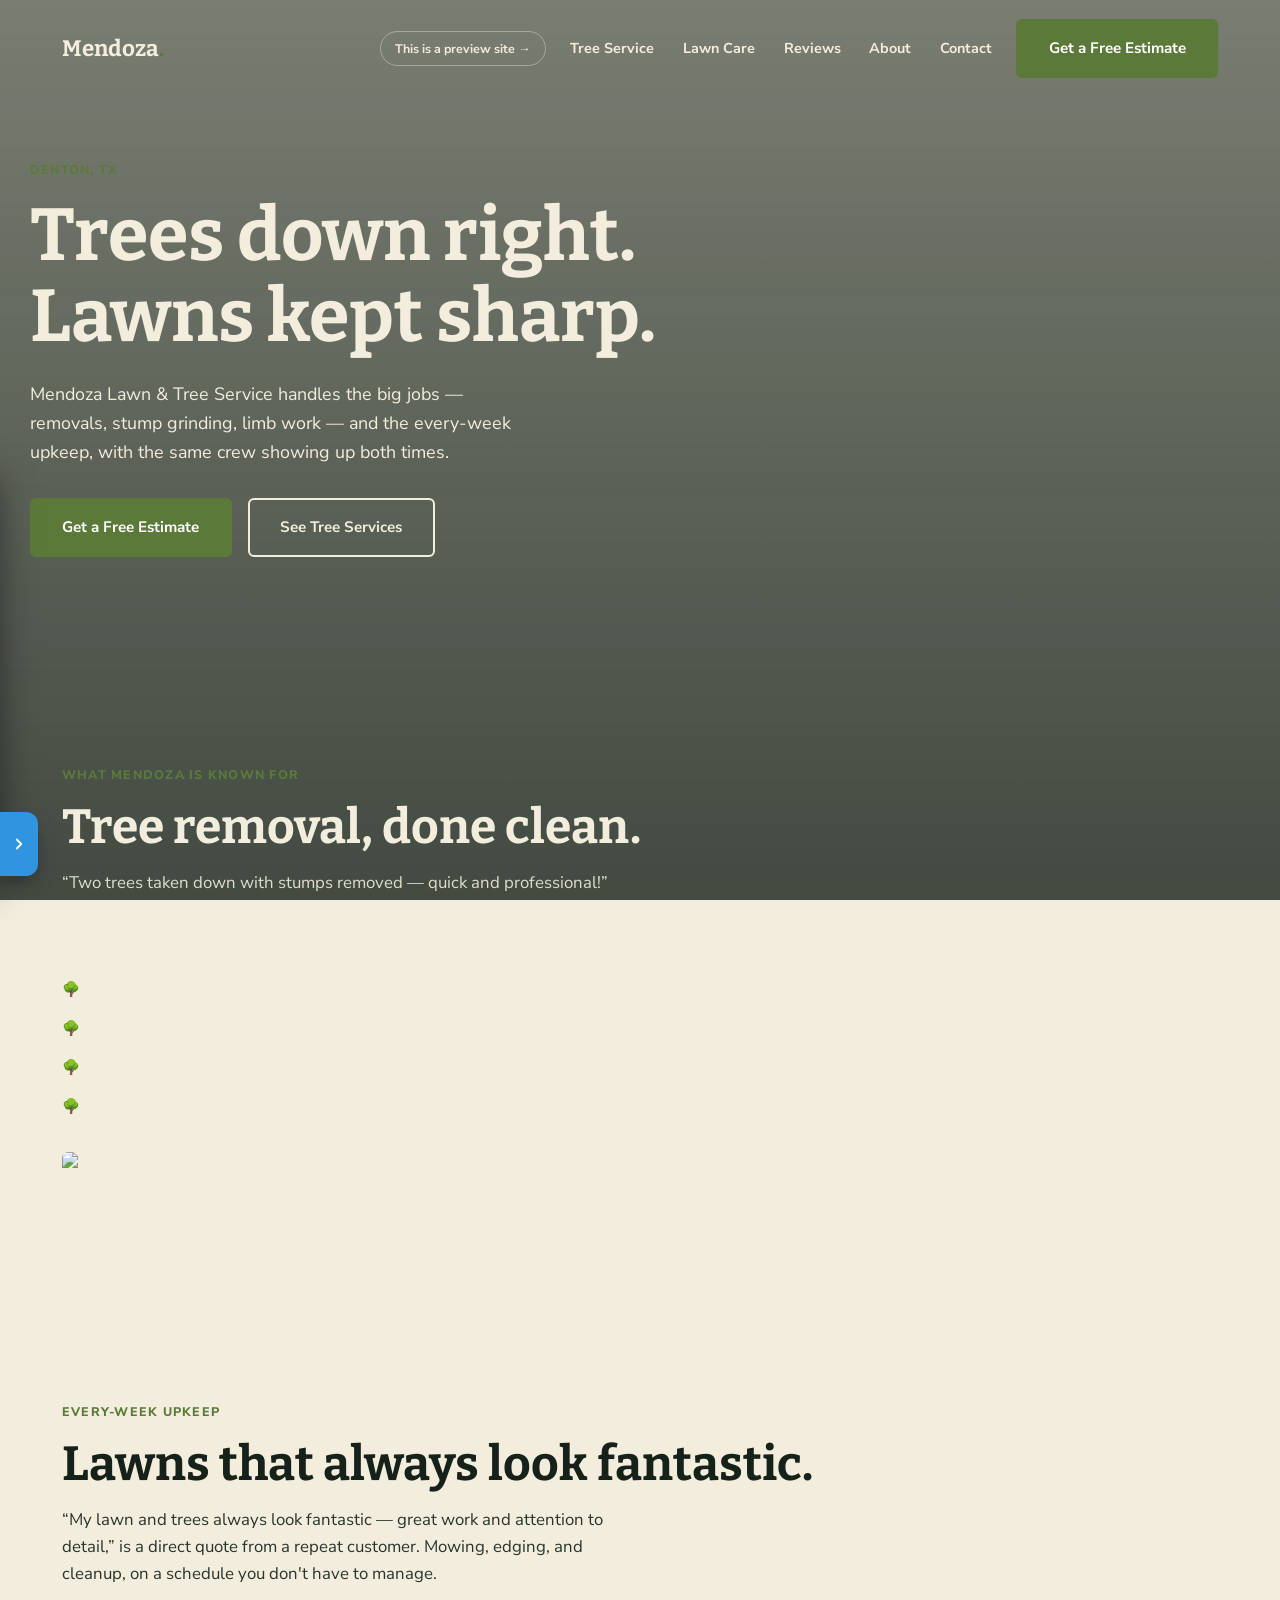
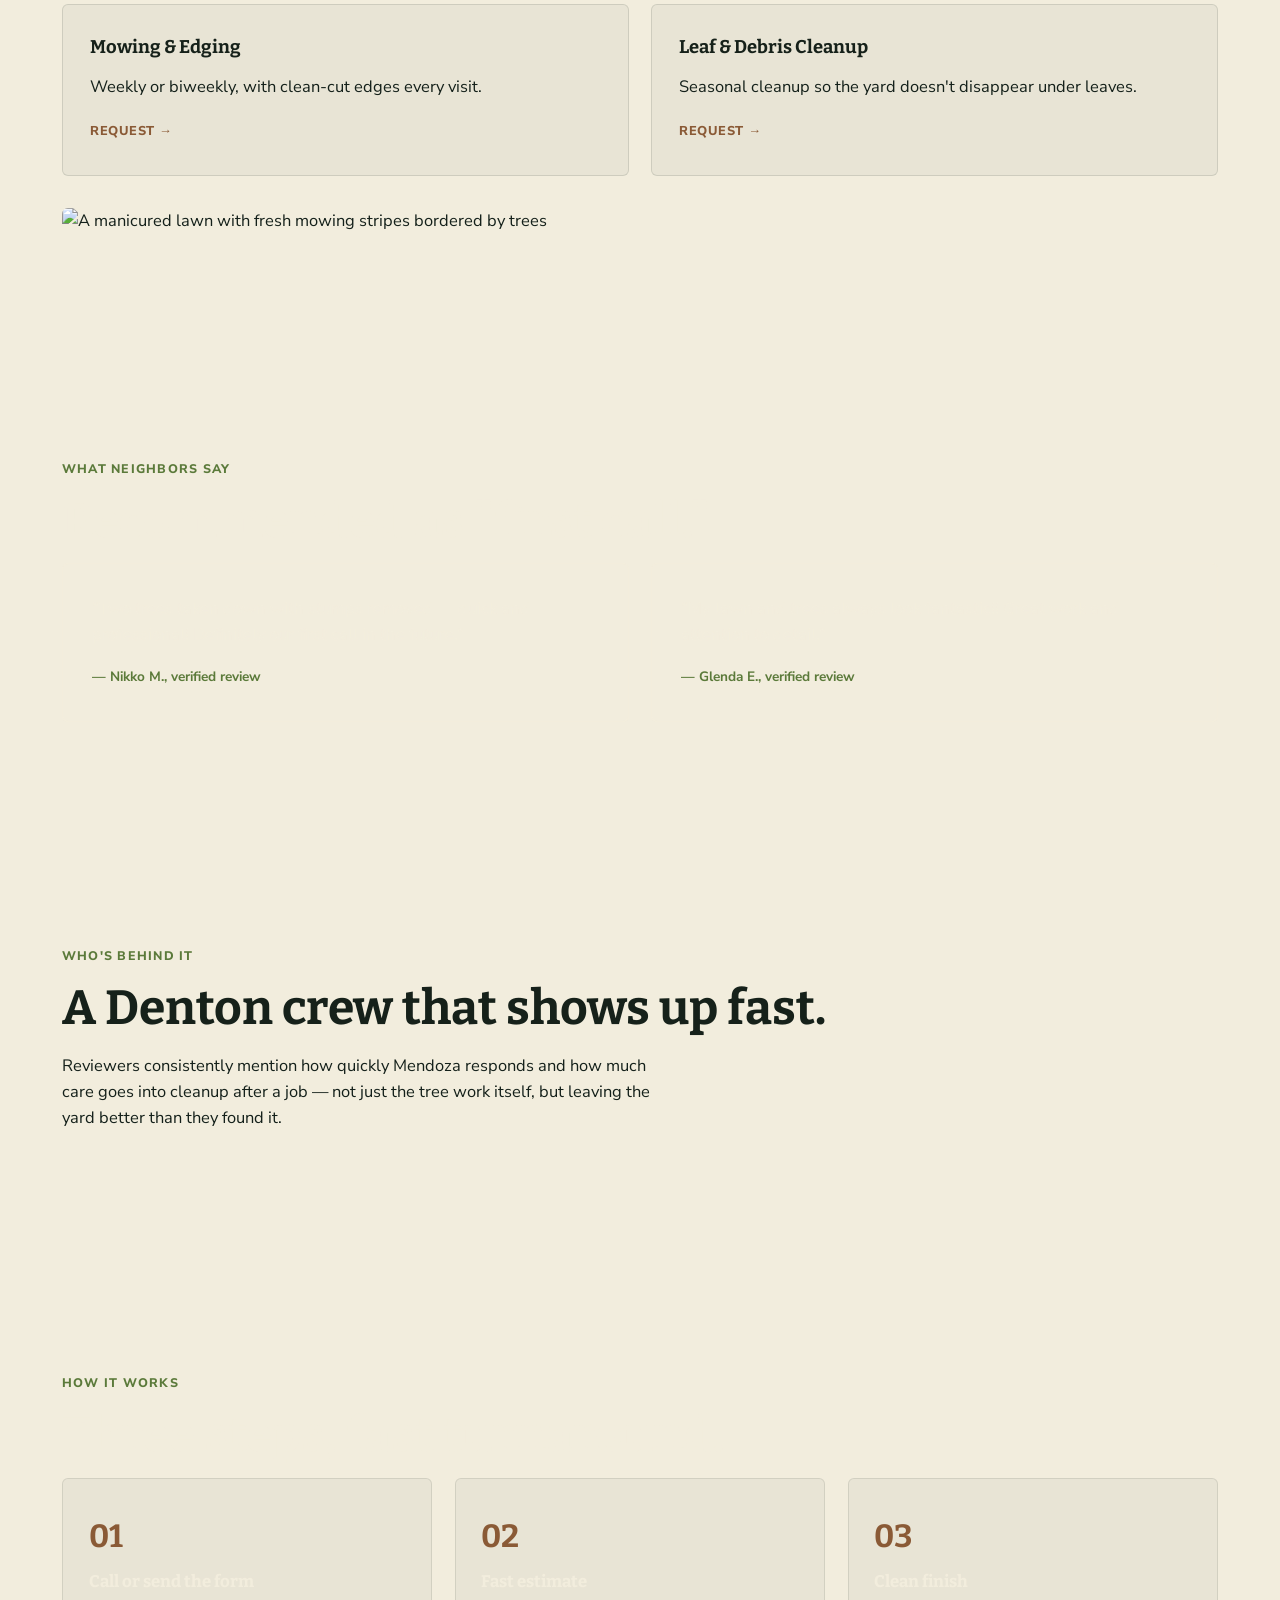
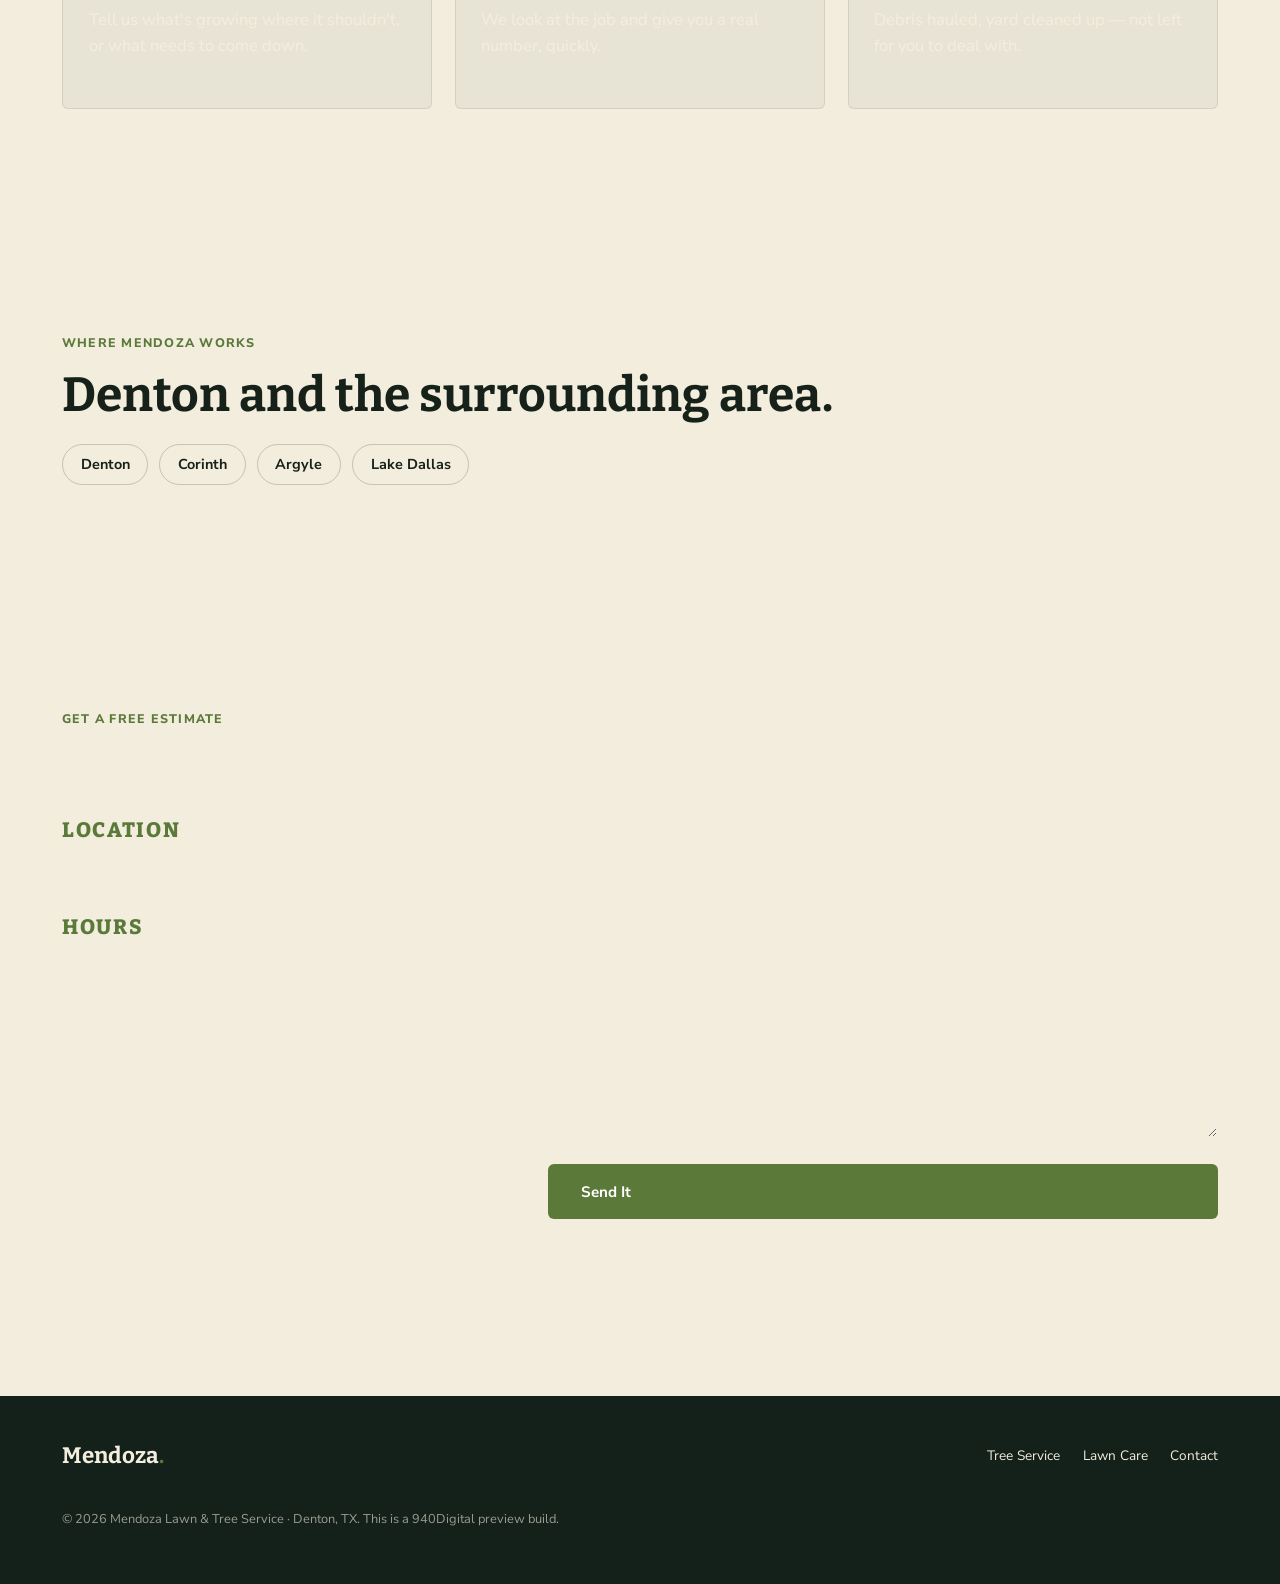
==== index.html @ 89b0d1ae "Initial demo build: Mendoza Lawn & Tree Service" ====
<!doctype html>
<html lang="en">
<head>
<meta charset="UTF-8">
<meta name="viewport" content="width=device-width, initial-scale=1">
<title>Mendoza Lawn &amp; Tree Service — Denton, TX</title>
<meta name="description" content="Mendoza Lawn & Tree Service — tree removal, stump grinding, and lawn maintenance in Denton, TX. Responsive, detail-focused crews.">
<link rel="preconnect" href="https://fonts.googleapis.com">
<link rel="preconnect" href="https://fonts.gstatic.com" crossorigin>
<link href="https://fonts.googleapis.com/css2?family=Bitter:wght@600;700&family=Nunito+Sans:wght@400;600;700;800&display=swap" rel="stylesheet">
<link rel="stylesheet" href="styles.css">
</head>
<body>

<div class="canopy-fixed" aria-hidden="true"></div>

<header class="site-header" id="siteHeader">
  <div class="wrap">
    <a href="#top" class="logo">Mendoza<span>.</span></a>
    <a href="buy.html" class="preview-flag">This is a preview site →</a>
    <nav class="main-nav" aria-label="Primary">
      <a href="#trees">Tree Service</a>
      <a href="#lawn">Lawn Care</a>
      <a href="#reviews">Reviews</a>
      <a href="#about">About</a>
      <a href="#contact">Contact</a>
    </nav>
    <div class="nav-cta">
      <a href="#contact" class="btn btn--primary">Get a Free Estimate</a>
      <button class="nav-toggle" id="navToggle" aria-expanded="false" aria-controls="mobileNav">Menu</button>
    </div>
  </div>
</header>

<div class="mobile-nav" id="mobileNav">
  <button class="mobile-nav__close" id="navClose" aria-label="Close menu">Close</button>
  <a href="#trees">Tree Service</a>
  <a href="#lawn">Lawn Care</a>
  <a href="#reviews">Reviews</a>
  <a href="#about">About</a>
  <a href="#contact">Contact</a>
</div>

<div class="parallax-scroll">

  <!-- HERO — transparent panel over the fixed canopy image -->
  <section class="hero wrap" id="hero">
    <span class="eyebrow">Denton, TX</span>
    <h1>Trees down right. Lawns kept sharp.</h1>
    <p class="hero__dek">Mendoza Lawn &amp; Tree Service handles the big jobs — removals, stump grinding, limb work — and the every-week upkeep, with the same crew showing up both times.</p>
    <div class="hero__actions">
      <a href="#contact" class="btn btn--primary">Get a Free Estimate</a>
      <a href="#trees" class="btn btn--ghost">See Tree Services</a>
    </div>
  </section>

  <!-- TREE SERVICES — lead specialty: the most specifically-praised, named work in reviews -->
  <section class="fixed-panel" id="trees" data-pole-label="Tree Service">
    <div class="wrap">
      <span class="eyebrow">What Mendoza Is Known For</span>
      <h2 class="section-title">Tree removal, done clean.</h2>
      <p class="section-dek" style="max-width:56ch;">&ldquo;Two trees taken down with stumps removed — quick and professional!&rdquo; is the kind of review this crew gets, because full removal (not just cutting) is the job, every time.</p>
      <ul class="spec-list">
        <li>Full tree removal</li>
        <li>Stump grinding &amp; removal</li>
        <li>Limb &amp; deadwood removal</li>
        <li>Storm damage cleanup</li>
      </ul>
      <div class="feature-media">
        <!-- Photo: Unsplash — arborist pruning high in an oak tree -->
        <img src="https://images.unsplash.com/photo-1754321902809-5c21cbc67228?fm=jpg&q=75&w=1200&auto=format&fit=crop" alt="An arborist working high in an oak tree canopy">
      </div>
    </div>
  </section>

  <!-- LAWN CARE — secondary, ongoing maintenance -->
  <section class="fixed-panel fixed-panel--solid" id="lawn" data-pole-label="Lawn Care">
    <div class="wrap">
      <span class="eyebrow">Every-Week Upkeep</span>
      <h2 class="section-title">Lawns that always look fantastic.</h2>
      <p class="section-dek" style="max-width:56ch;">&ldquo;My lawn and trees always look fantastic — great work and attention to detail,&rdquo; is a direct quote from a repeat customer. Mowing, edging, and cleanup, on a schedule you don't have to manage.</p>
      <div class="services-grid">
        <div class="service-card">
          <h3>Mowing &amp; Edging</h3>
          <p>Weekly or biweekly, with clean-cut edges every visit.</p>
          <!-- TODO: replace with real 940Digital landing page URL when built -->
          <a href="https://940digital.com/get-started">Request →</a>
        </div>
        <div class="service-card">
          <h3>Leaf &amp; Debris Cleanup</h3>
          <p>Seasonal cleanup so the yard doesn't disappear under leaves.</p>
          <a href="https://940digital.com/get-started">Request →</a>
        </div>
      </div>
      <div class="feature-media">
        <!-- Photo: Unsplash — manicured lawn with mowing stripes -->
        <img src="https://images.unsplash.com/photo-1764969370921-7c8df49171cd?fm=jpg&q=75&w=1200&auto=format&fit=crop" alt="A manicured lawn with fresh mowing stripes bordered by trees">
      </div>
    </div>
  </section>

  <!-- REVIEWS — real quotes, real names from public reviews -->
  <section class="fixed-panel" id="reviews" data-pole-label="Reviews">
    <div class="wrap">
      <span class="eyebrow">What Neighbors Say</span>
      <h2 class="section-title">Recommended as "first call."</h2>
      <div class="review-grid">
        <div class="review-card">
          <blockquote>&ldquo;Two trees taken down with stumps removed — quick and professional! Definitely our first call in the future.&rdquo;</blockquote>
          <cite>— Nikko M., verified review</cite>
        </div>
        <div class="review-card">
          <blockquote>&ldquo;My lawn and trees always look fantastic!! Great work and attention to detail.&rdquo;</blockquote>
          <cite>— Glenda E., verified review</cite>
        </div>
      </div>
    </div>
  </section>

  <!-- ABOUT — moderate: a known local crew, but no single named owner confirmed in research -->
  <section class="fixed-panel fixed-panel--solid" id="about" data-pole-label="About">
    <div class="wrap about-copy">
      <span class="eyebrow">Who's Behind It</span>
      <h2 class="section-title">A Denton crew that shows up fast.</h2>
      <p>Reviewers consistently mention how quickly Mendoza responds and how much care goes into cleanup after a job — not just the tree work itself, but leaving the yard better than they found it.</p>
    </div>
  </section>

  <!-- PROCESS -->
  <section class="fixed-panel" id="process" data-pole-label="Process">
    <div class="wrap">
      <span class="eyebrow">How It Works</span>
      <h2 class="section-title">Three steps, fast turnaround.</h2>
      <div class="process-grid">
        <div class="process-step">
          <b>01</b>
          <h3 style="font-size:1.05rem;">Call or send the form</h3>
          <p>Tell us what's growing where it shouldn't, or what needs to come down.</p>
        </div>
        <div class="process-step">
          <b>02</b>
          <h3 style="font-size:1.05rem;">Fast estimate</h3>
          <p>We look at the job and give you a real number, quickly.</p>
        </div>
        <div class="process-step">
          <b>03</b>
          <h3 style="font-size:1.05rem;">Clean finish</h3>
          <p>Debris hauled, yard cleaned up — not left for you to deal with.</p>
        </div>
      </div>
    </div>
  </section>

  <!-- SERVICE AREA -->
  <section class="fixed-panel fixed-panel--solid" id="area" data-pole-label="Area">
    <div class="wrap">
      <span class="eyebrow">Where Mendoza Works</span>
      <h2 class="section-title">Denton and the surrounding area.</h2>
      <ul class="area-list" style="color:var(--canopy);">
        <li style="border-color:rgba(20,32,26,0.2);">Denton</li>
        <li style="border-color:rgba(20,32,26,0.2);">Corinth</li>
        <li style="border-color:rgba(20,32,26,0.2);">Argyle</li>
        <li style="border-color:rgba(20,32,26,0.2);">Lake Dallas</li>
      </ul>
    </div>
  </section>

  <!-- CONTACT -->
  <section class="fixed-panel" id="contact" data-pole-label="Contact">
    <div class="wrap">
      <span class="eyebrow">Get a Free Estimate</span>
      <h2 class="section-title">Tell us what needs doing.</h2>
      <div class="contact-layout">
        <div class="contact-direct">
          <div>
            <span class="contact-direct__label">Location</span>
            <span>1114 Hopkins Dr, Denton, TX 76205</span>
          </div>
          <div>
            <span class="contact-direct__label">Hours</span>
            <span style="font-family:var(--font-body); font-weight:700; font-size:1rem;">Mon–Fri, 9am–6pm</span>
          </div>
        </div>
        <form class="contact-form" id="contactForm" novalidate>
          <div class="form-row">
            <div class="field">
              <label for="name">Name</label>
              <input type="text" id="name" name="name" required autocomplete="name">
            </div>
            <div class="field">
              <label for="phone">Phone or email</label>
              <input type="text" id="phone" name="phone" required autocomplete="tel">
            </div>
          </div>
          <div class="field">
            <label for="jobtype">What do you need?</label>
            <select id="jobtype" name="jobtype">
              <option>Tree removal</option>
              <option>Stump grinding</option>
              <option>Lawn mowing / maintenance</option>
              <option>Leaf / debris cleanup</option>
              <option>Not sure yet</option>
            </select>
          </div>
          <div class="field">
            <label for="message">Details</label>
            <textarea id="message" name="message" rows="4"></textarea>
          </div>
          <button type="submit" class="btn btn--primary">Send It</button>
          <p class="form-status" id="formStatus" role="status" aria-live="polite"></p>
        </form>
      </div>
    </div>
  </section>

</div>

<footer class="site-footer">
  <div class="wrap">
    <a href="#top" class="logo" style="color:var(--clearing);">Mendoza<span>.</span></a>
    <ul class="footer-links">
      <li><a href="#trees">Tree Service</a></li>
      <li><a href="#lawn">Lawn Care</a></li>
      <li><a href="#contact">Contact</a></li>
    </ul>
    <p class="footer-fine">&copy; 2026 Mendoza Lawn &amp; Tree Service · Denton, TX. This is a 940Digital preview build.</p>
  </div>
</footer>

<script src="script.js"></script>

<div id="d940-drawer" class="d940-drawer">
  <div class="d940-panel">
    <div class="d940-mark">940<span>Digital</span></div>
    <p class="d940-body">Imagine this site customized with your colors and logo — fully in sync with your vision.</p>
    <p class="d940-body">We build these previews from your business's own publicly available information online, so this one is built specifically for you — and anything on it, any word, image, or detail, can be changed if it doesn't feel like an accurate fit.</p>
    <p class="d940-cta">Want to learn more? Text the number you got this link from, <a href="https://www.940digital.com/contact.html" target="_blank" rel="noopener">email us</a>, or visit <a href="https://www.940digital.com" target="_blank" rel="noopener">940digital.com</a>.</p>
  </div>
  <button class="d940-tab" type="button" aria-label="Open">
    <svg viewBox="0 0 24 24" fill="none" stroke="currentColor" stroke-width="2.4" stroke-linecap="round" stroke-linejoin="round"><polyline points="9 6 15 12 9 18"/></svg>
  </button>
</div>
<style>
  .d940-drawer { position: fixed; left: 0; bottom: 1.5rem; z-index: 999; display: flex; align-items: flex-end; transform: translateX(-320px); transition: transform .4s cubic-bezier(.16,1,.3,1); font-family: -apple-system, BlinkMacSystemFont, 'Segoe UI', Roboto, sans-serif; }
  .d940-drawer.open { transform: translateX(0); }
  .d940-panel { width: 320px; flex-shrink: 0; background: #1B1D21; border: 1px solid #3194E0; border-left: 0; border-radius: 0 14px 0 0; padding: 1.4rem 1.5rem 1.5rem; box-shadow: 0 16px 40px -8px rgba(0,0,0,.65); color: #fff; }
  .d940-mark { font-weight: 800; font-size: 1.3rem; margin-bottom: .75rem; letter-spacing: -0.01em; }
  .d940-mark span { color: #3194E0; }
  .d940-body { font-size: .95rem; line-height: 1.55; color: #fff; margin: 0 0 .85rem; }
  .d940-cta { font-size: .88rem; line-height: 1.5; color: #D4D8DE; margin: 0; }
  .d940-cta a { color: #5FAEEE; font-weight: 700; text-decoration: underline; }
  .d940-tab { flex-shrink: 0; width: 38px; height: 64px; background: #3194E0; color: #fff; border: none; border-radius: 0 12px 12px 0; display: flex; align-items: center; justify-content: center; cursor: pointer; box-shadow: 0 8px 20px -6px rgba(0,0,0,.5); }
  .d940-tab:hover { background: #4AA3E8; }
  .d940-tab svg { width: 18px; height: 18px; transition: transform .35s cubic-bezier(.16,1,.3,1); }
  .d940-drawer.open .d940-tab svg { transform: rotate(180deg); }
  @media (max-width: 480px) {
    .d940-drawer { transform: translateX(-260px); }
    .d940-panel { width: 260px; padding: 1.2rem 1.25rem 1.3rem; }
  }
</style>
<script>
  (function () {
    var drawer = document.getElementById('d940-drawer');
    if (!drawer) return;
    var tab = drawer.querySelector('.d940-tab');
    tab.addEventListener('click', function () {
      var open = drawer.classList.toggle('open');
      tab.setAttribute('aria-label', open ? 'Close' : 'Open');
    });
  })();
</script>

</body>
</html>
---- styles.css ----
:root {
  --canopy: #16211A;
  --clearing: #F2EDDD;
  --ink: #14201A;
  --cutgrass: #5B7A3A;
  --bark: #8A5A36;
  --moss: #7A8770;

  --font-display: 'Bitter', serif;
  --font-body: 'Nunito Sans', sans-serif;

  --fs-h2: clamp(1.9rem, 4vw, 3rem);
  --radius: 6px;
  --wrap: 1220px;
}

* { box-sizing: border-box; }
html { scroll-behavior: smooth; }
body {
  margin: 0;
  background: var(--clearing);
  color: var(--ink);
  font-family: var(--font-body);
  font-size: 1.03rem;
  line-height: 1.6;
  -webkit-font-smoothing: antialiased;
}
img { max-width: 100%; display: block; }
a { color: inherit; text-decoration: none; }
ul { margin: 0; padding: 0; list-style: none; }
.wrap { max-width: var(--wrap); margin: 0 auto; padding: 0 2rem; }

h1, h2, h3 {
  font-family: var(--font-display);
  font-weight: 700;
  line-height: 1.1;
  margin: 0;
  color: var(--canopy);
}
h2.section-title { font-size: var(--fs-h2); }
.section--dark h2.section-title, .section--dark h1 { color: var(--clearing); }

.eyebrow {
  display: block; font-weight: 800; font-size: 0.78rem; letter-spacing: 0.1em;
  text-transform: uppercase; color: var(--bark); margin-bottom: 1rem;
}
.section--dark .eyebrow, .fixed-panel .eyebrow { color: var(--cutgrass); }

.btn {
  display: inline-flex; align-items: center; gap: 0.5rem;
  padding: 0.95rem 1.9rem; border-radius: var(--radius);
  font-family: var(--font-body); font-weight: 700; font-size: 0.95rem;
  border: 2px solid transparent; cursor: pointer;
  transition: transform .18s ease, background .18s ease, border-color .18s ease;
}
.btn:hover { transform: translateY(-2px); }
.btn--primary { background: var(--cutgrass); color: #fff; }
.btn--primary:hover { background: #4a6530; }
.btn--ghost { border-color: var(--clearing); color: var(--clearing); }
.btn--ghost:hover { border-color: var(--cutgrass); color: var(--cutgrass); }
.btn--dark-ghost { border-color: var(--canopy); color: var(--canopy); }
.btn--dark-ghost:hover { border-color: var(--bark); color: var(--bark); }

/* No left-edge rail on this build, on purpose (see DESIGN-TOKENS §4):
   the fixed full-bleed canopy image already carries continuity across
   sections, and a rail would compete with the parallax panels. */

/* ---------- Header ---------- */
.site-header { position: fixed; top: 0; left: 0; right: 0; z-index: 50; padding: 1.2rem 0; transition: background .2s ease, padding .2s ease, box-shadow .2s ease; }
.site-header .wrap { display: flex; align-items: center; gap: 1.5rem; }
.site-header.solid { background: var(--clearing); padding: 0.75rem 0; box-shadow: 0 2px 18px rgba(20,32,26,0.1); }
.logo { font-family: var(--font-display); font-weight: 700; font-size: 1.4rem; margin-right: auto; color: var(--clearing); }
.site-header.solid .logo { color: var(--canopy); }
.logo span { color: var(--cutgrass); }
.preview-flag { font-size: 0.78rem; font-weight: 700; padding: 0.4rem 0.9rem; border-radius: 999px; border: 1px solid rgba(242,237,221,0.4); color: var(--clearing); white-space: nowrap; }
.site-header.solid .preview-flag { border-color: var(--moss); color: var(--moss); }
.preview-flag:hover { border-color: var(--bark); color: var(--bark); }
.main-nav { display: none; gap: 1.8rem; font-weight: 700; font-size: 0.9rem; color: var(--clearing); }
.site-header.solid .main-nav { color: var(--canopy); }
.main-nav a:hover { color: var(--cutgrass); }
@media (min-width: 900px) { .main-nav { display: flex; } }
.nav-toggle { background: none; border: 2px solid var(--clearing); color: var(--clearing); border-radius: var(--radius); padding: 0.5rem 0.9rem; font-weight: 700; font-size: 0.85rem; cursor: pointer; }
.site-header.solid .nav-toggle { border-color: var(--canopy); color: var(--canopy); }
@media (min-width: 900px) { .nav-toggle { display: none; } }
.mobile-nav { position: fixed; inset: 0; z-index: 70; background: var(--canopy); color: var(--clearing); display: flex; flex-direction: column; align-items: flex-start; justify-content: center; gap: 1.6rem; padding: 2rem 2.5rem; transform: translateX(100%); transition: transform .3s ease; }
.mobile-nav.open { transform: translateX(0); }
.mobile-nav a { font-family: var(--font-display); font-size: 2rem; }
.mobile-nav__close { position: absolute; top: 1.5rem; right: 1.8rem; background: none; border: none; color: var(--clearing); font-weight: 700; cursor: pointer; }

/* ---------- Fixed full-bleed canopy background + parallax panels ---------- */
.canopy-fixed {
  position: fixed; inset: 0; z-index: 0;
  background: url('https://images.unsplash.com/photo-1754321871548-61bdbc6f1506?fm=jpg&q=70&w=1800&auto=format&fit=crop') center/cover;
}
.canopy-fixed::after { content: ''; position: absolute; inset: 0; background: linear-gradient(180deg, rgba(22,33,26,0.55), rgba(22,33,26,0.8)); }
.parallax-scroll { position: relative; z-index: 1; }
.fixed-panel { padding: 7rem 0; color: var(--clearing); }
.fixed-panel h1, .fixed-panel h2, .fixed-panel h3 { color: var(--clearing); }
.fixed-panel--solid { background: var(--clearing); color: var(--ink); }
.fixed-panel--solid h1, .fixed-panel--solid h2, .fixed-panel--solid h3 { color: var(--canopy); }

/* ---------- Hero (over fixed canopy) ---------- */
.hero { padding: 10rem 0 6rem; text-align: left; }
.hero .eyebrow { color: var(--cutgrass); }
.hero h1 { font-size: clamp(2.6rem, 6vw, 4.6rem); max-width: 14ch; color: var(--clearing); }
.hero__dek { max-width: 44ch; margin: 1.4rem 0 2rem; font-size: 1.12rem; color: var(--clearing); }
.hero__actions { display: flex; flex-wrap: wrap; gap: 1rem; }

/* ---------- Section shell (solid panels breaking the parallax view) ---------- */
.section-head { max-width: 62ch; margin-bottom: 3rem; }
.section-dek { margin-top: 1rem; opacity: 0.9; font-size: 1.05rem; }

.feature-media { border-radius: var(--radius); overflow: hidden; margin-top: 2rem; box-shadow: 0 30px 60px -20px rgba(20,32,26,0.5); }
.feature-media img { width: 100%; }

.spec-list { margin-top: 1.6rem; display: grid; gap: 0.8rem; }
.spec-list li { display: flex; gap: 0.7rem; align-items: baseline; font-weight: 700; }
.spec-list li::before { content: '🌳'; font-size: 0.9rem; }

/* ---------- Services grid (secondary) ---------- */
.services-grid { display: grid; gap: 1.4rem; grid-template-columns: 1fr; margin-top: 1rem; }
@media (min-width: 780px) { .services-grid { grid-template-columns: repeat(2, 1fr); } }
.service-card { background: rgba(20,32,26,0.04); border: 1px solid rgba(20,32,26,0.12); border-radius: var(--radius); padding: 2rem 1.7rem; }
.service-card h3 { font-size: 1.15rem; margin-bottom: 0.6rem; }
.service-card a { font-size: 0.8rem; font-weight: 800; text-transform: uppercase; letter-spacing: 0.04em; color: var(--bark); }

/* ---------- Reviews — real quotes, real names ---------- */
.review-grid { display: grid; gap: 1.4rem; grid-template-columns: 1fr; margin-top: 1rem; }
@media (min-width: 780px) { .review-grid { grid-template-columns: repeat(2, 1fr); } }
.review-card { background: rgba(242,237,221,0.06); border: 1px solid rgba(242,237,221,0.2); border-radius: var(--radius); padding: 2rem 1.8rem; }
.review-card blockquote { margin: 0 0 1rem; font-size: 1.05rem; line-height: 1.5; }
.review-card cite { font-style: normal; font-weight: 700; font-size: 0.85rem; color: var(--cutgrass); }

/* ---------- About ---------- */
.about-copy p { max-width: 60ch; margin: 1.1rem 0; }

/* ---------- Process ---------- */
.process-grid { display: grid; gap: 1.4rem; grid-template-columns: 1fr; margin-top: 1rem; }
@media (min-width: 780px) { .process-grid { grid-template-columns: repeat(3, 1fr); } }
.process-step { background: rgba(20,32,26,0.04); padding: 2rem 1.6rem; border-radius: var(--radius); border: 1px solid rgba(20,32,26,0.1); }
.process-step b { display: block; font-family: var(--font-display); font-size: 2rem; color: var(--bark); margin-bottom: 0.6rem; }

/* ---------- Area ---------- */
.area-list { display: flex; flex-wrap: wrap; gap: 0.7rem; margin-top: 1.4rem; }
.area-list li { padding: 0.5rem 1.1rem; border: 1px solid rgba(242,237,221,0.35); border-radius: 999px; font-weight: 700; font-size: 0.9rem; }

/* ---------- Contact ---------- */
.contact-layout { display: grid; gap: 2.5rem; grid-template-columns: 1fr; margin-top: 1rem; }
@media (min-width: 900px) { .contact-layout { grid-template-columns: 0.8fr 1.2fr; } }
.contact-direct div { margin-bottom: 1.6rem; }
.contact-direct__label { display: block; font-size: 0.78rem; font-weight: 800; letter-spacing: 0.08em; text-transform: uppercase; color: var(--cutgrass); margin-bottom: 0.3rem; }
.contact-direct span { font-family: var(--font-display); font-size: 1.3rem; }
.contact-form { display: grid; gap: 1.1rem; }
.form-row { display: grid; gap: 1.1rem; grid-template-columns: 1fr; }
@media (min-width: 560px) { .form-row { grid-template-columns: 1fr 1fr; } }
.field label { display: block; font-size: 0.85rem; font-weight: 700; margin-bottom: 0.4rem; }
.field input, .field select, .field textarea { width: 100%; padding: 0.8rem 1rem; border-radius: var(--radius); border: 1.5px solid rgba(242,237,221,0.3); background: rgba(242,237,221,0.08); color: var(--clearing); font-family: var(--font-body); font-size: 0.95rem; }
.field input:focus, .field select:focus, .field textarea:focus { outline: 2px solid var(--cutgrass); }
.form-status { min-height: 1.2rem; font-size: 0.9rem; color: var(--cutgrass); }

/* ---------- Footer ---------- */
.site-footer { background: var(--ink); color: var(--clearing); padding: 2.6rem 0; position: relative; z-index: 1; }
.site-footer .wrap { display: flex; flex-wrap: wrap; justify-content: space-between; align-items: center; gap: 1.2rem; }
.footer-fine { width: 100%; font-size: 0.8rem; opacity: 0.6; margin-top: 1rem; }
.footer-links { display: flex; gap: 1.4rem; font-size: 0.85rem; }

/* ---------- Buy-this-site page ---------- */
.pitch-hero { padding: 9.5rem 0 4rem; text-align: center; }
.pitch-hero p { max-width: 56ch; margin: 1.3rem auto 0; font-size: 1.1rem; }
.pitch-grid { display: grid; gap: 1.4rem; grid-template-columns: 1fr; margin-top: 1rem; }
@media (min-width: 780px) { .pitch-grid { grid-template-columns: repeat(3, 1fr); } }
.pitch-card { background: rgba(20,32,26,0.04); border: 1px solid rgba(20,32,26,0.1); border-radius: var(--radius); padding: 2rem 1.6rem; }
.pitch-card h3 { font-size: 1.1rem; margin-bottom: 0.6rem; }
.price-block { margin-top: 1rem; padding: 2.4rem; border: 2px dashed var(--moss); border-radius: var(--radius); text-align: center; }
.price-block b { display: block; font-family: var(--font-display); font-size: 1.6rem; }
.price-block span { display: block; margin-top: 0.5rem; font-size: 0.9rem; color: var(--moss); }
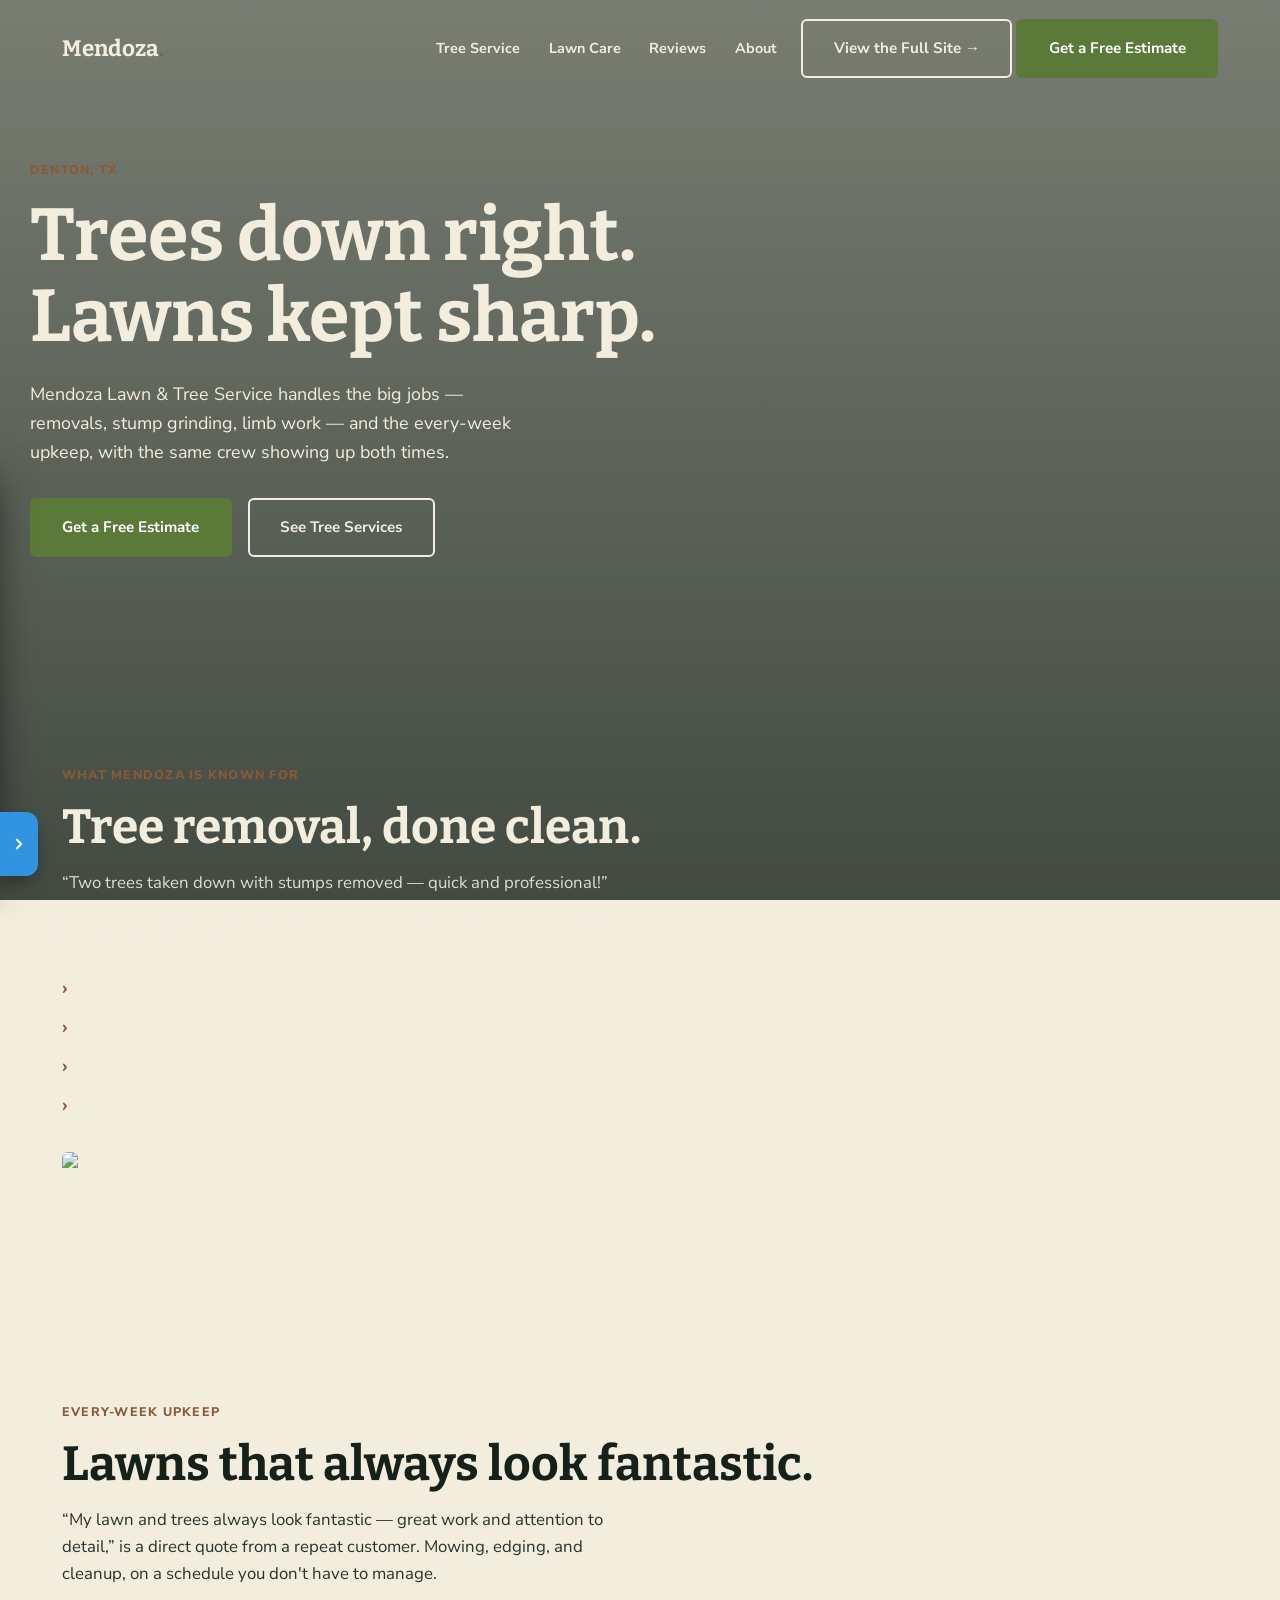
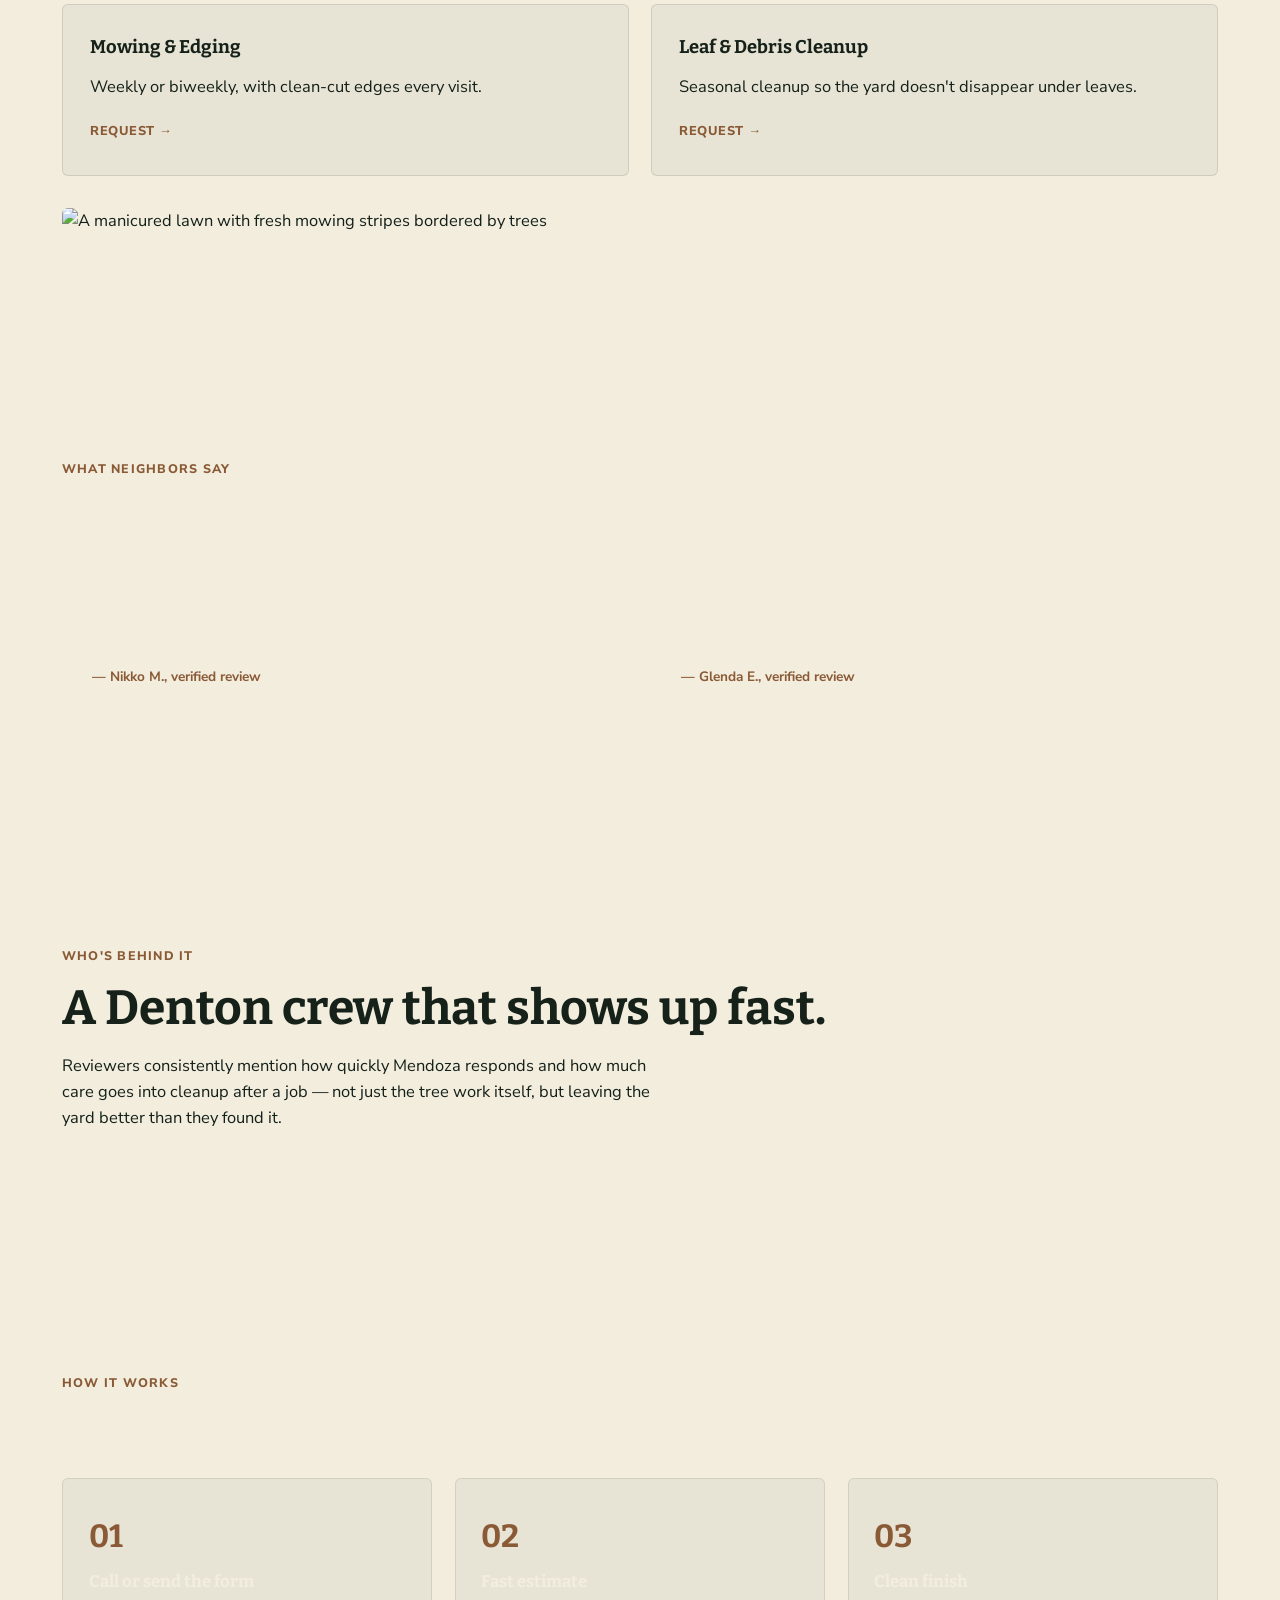
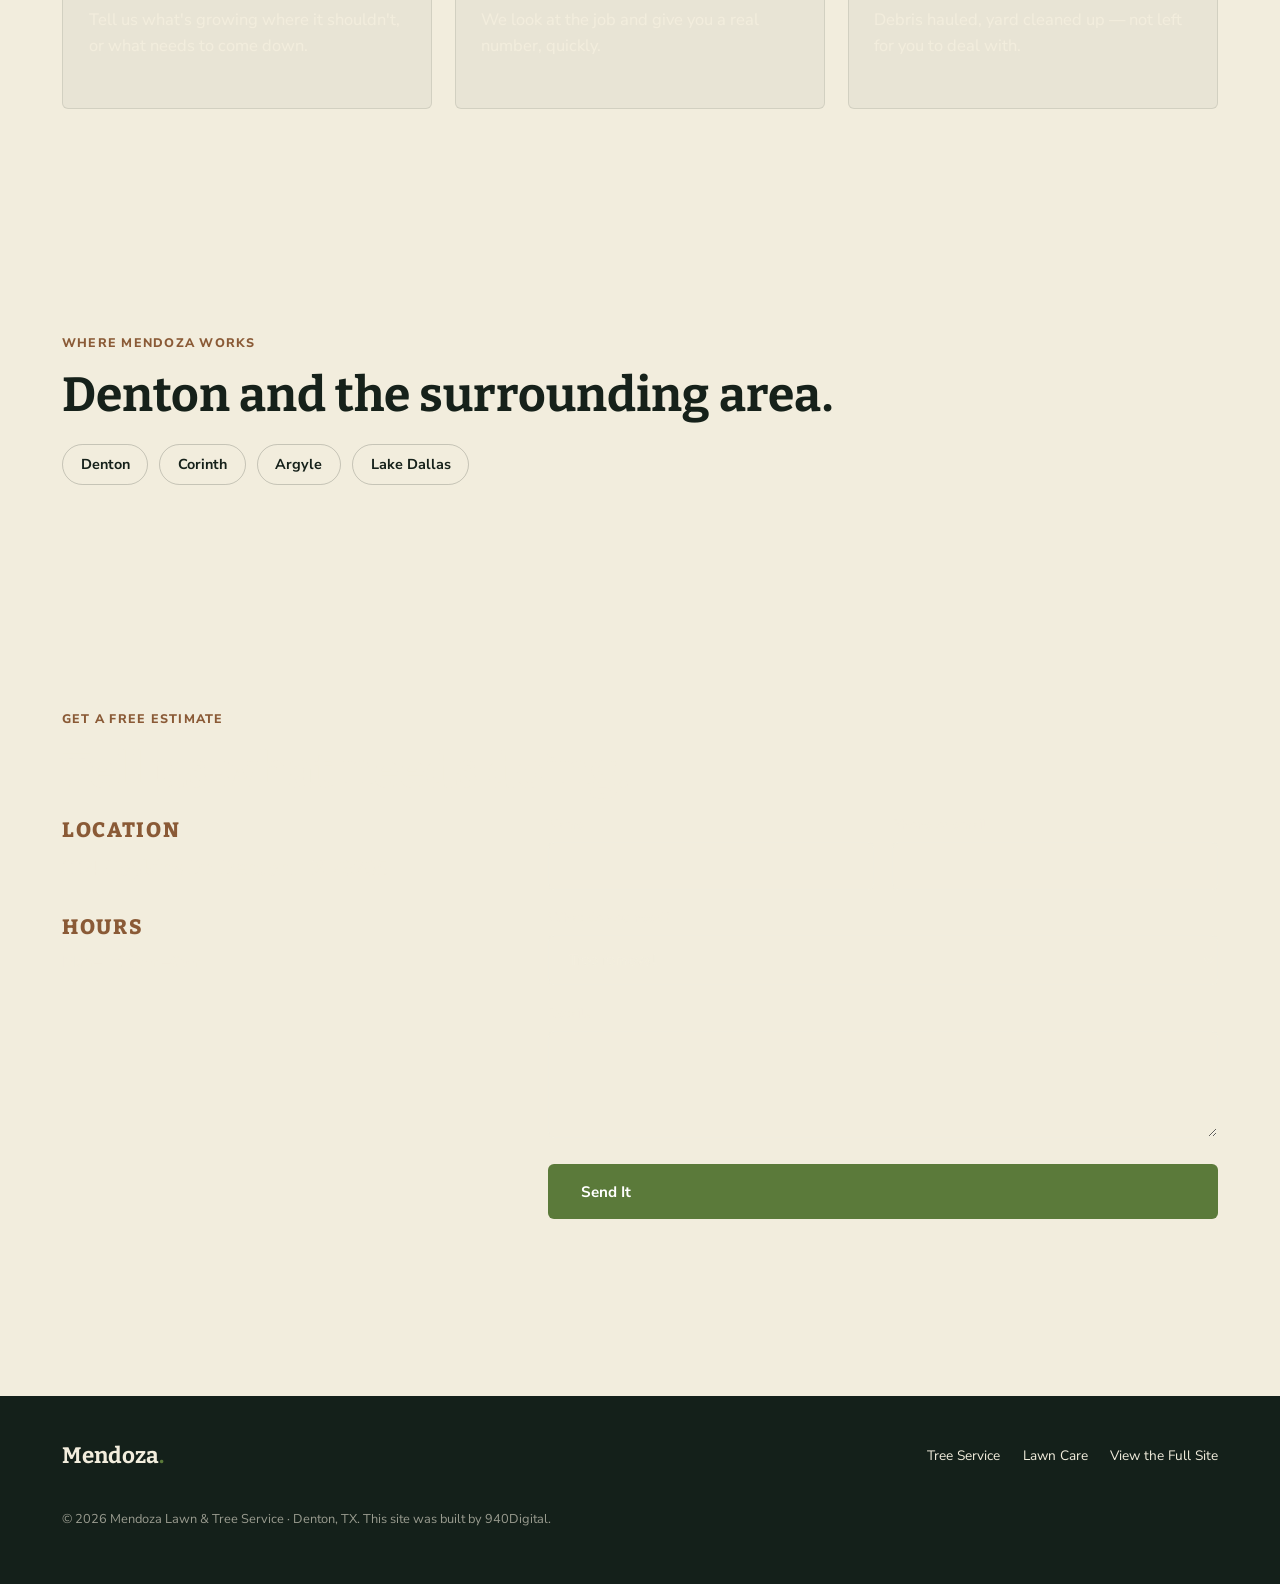
==== commit a5463813: "Replace preview badge nav with full-site link, swap in real Plus pricing Removes the "preview site" " ====
--- a/index.html
+++ b/index.html
@@ -17,15 +17,14 @@
 <header class="site-header" id="siteHeader">
   <div class="wrap">
     <a href="#top" class="logo">Mendoza<span>.</span></a>
-    <a href="buy.html" class="preview-flag">This is a preview site →</a>
     <nav class="main-nav" aria-label="Primary">
       <a href="#trees">Tree Service</a>
       <a href="#lawn">Lawn Care</a>
       <a href="#reviews">Reviews</a>
       <a href="#about">About</a>
-      <a href="#contact">Contact</a>
     </nav>
     <div class="nav-cta">
+      <a href="buy.html" class="btn btn--ghost nav-full-site">View the Full Site →</a>
       <a href="#contact" class="btn btn--primary">Get a Free Estimate</a>
       <button class="nav-toggle" id="navToggle" aria-expanded="false" aria-controls="mobileNav">Menu</button>
     </div>
@@ -38,7 +37,7 @@
   <a href="#lawn">Lawn Care</a>
   <a href="#reviews">Reviews</a>
   <a href="#about">About</a>
-  <a href="#contact">Contact</a>
+  <a href="buy.html">View the Full Site</a>
 </div>
 
 <div class="parallax-scroll">
@@ -221,9 +220,9 @@
     <ul class="footer-links">
       <li><a href="#trees">Tree Service</a></li>
       <li><a href="#lawn">Lawn Care</a></li>
-      <li><a href="#contact">Contact</a></li>
+      <li><a href="buy.html">View the Full Site</a></li>
     </ul>
-    <p class="footer-fine">&copy; 2026 Mendoza Lawn &amp; Tree Service · Denton, TX. This is a 940Digital preview build.</p>
+    <p class="footer-fine">&copy; 2026 Mendoza Lawn &amp; Tree Service · Denton, TX. This site was built by 940Digital.</p>
   </div>
 </footer>
 
--- a/styles.css
+++ b/styles.css
@@ -44,7 +44,11 @@
   display: block; font-weight: 800; font-size: 0.78rem; letter-spacing: 0.1em;
   text-transform: uppercase; color: var(--bark); margin-bottom: 1rem;
 }
-.section--dark .eyebrow, .fixed-panel .eyebrow { color: var(--cutgrass); }
+.section--dark .eyebrow { color: var(--cutgrass); }
+/* Transparent panels sit directly over the green canopy photo, where
+   --cutgrass green text blended into the image in places — switched
+   to bark (warm brown) here since it reads against green foliage. */
+.fixed-panel .eyebrow { color: var(--bark); }
 
 .btn {
   display: inline-flex; align-items: center; gap: 0.5rem;
@@ -78,7 +82,11 @@
 .main-nav { display: none; gap: 1.8rem; font-weight: 700; font-size: 0.9rem; color: var(--clearing); }
 .site-header.solid .main-nav { color: var(--canopy); }
 .main-nav a:hover { color: var(--cutgrass); }
-@media (min-width: 900px) { .main-nav { display: flex; } }
+.nav-full-site { display: none; }
+@media (min-width: 900px) {
+  .main-nav { display: flex; }
+  .nav-full-site { display: inline-flex; }
+}
 .nav-toggle { background: none; border: 2px solid var(--clearing); color: var(--clearing); border-radius: var(--radius); padding: 0.5rem 0.9rem; font-weight: 700; font-size: 0.85rem; cursor: pointer; }
 .site-header.solid .nav-toggle { border-color: var(--canopy); color: var(--canopy); }
 @media (min-width: 900px) { .nav-toggle { display: none; } }
@@ -101,7 +109,7 @@
 
 /* ---------- Hero (over fixed canopy) ---------- */
 .hero { padding: 10rem 0 6rem; text-align: left; }
-.hero .eyebrow { color: var(--cutgrass); }
+.hero .eyebrow { color: var(--bark); }
 .hero h1 { font-size: clamp(2.6rem, 6vw, 4.6rem); max-width: 14ch; color: var(--clearing); }
 .hero__dek { max-width: 44ch; margin: 1.4rem 0 2rem; font-size: 1.12rem; color: var(--clearing); }
 .hero__actions { display: flex; flex-wrap: wrap; gap: 1rem; }
@@ -115,7 +123,7 @@
 
 .spec-list { margin-top: 1.6rem; display: grid; gap: 0.8rem; }
 .spec-list li { display: flex; gap: 0.7rem; align-items: baseline; font-weight: 700; }
-.spec-list li::before { content: '🌳'; font-size: 0.9rem; }
+.spec-list li::before { content: '›'; color: var(--bark); font-family: var(--font-display); font-size: 1.1rem; line-height: 1; }
 
 /* ---------- Services grid (secondary) ---------- */
 .services-grid { display: grid; gap: 1.4rem; grid-template-columns: 1fr; margin-top: 1rem; }
@@ -129,7 +137,7 @@
 @media (min-width: 780px) { .review-grid { grid-template-columns: repeat(2, 1fr); } }
 .review-card { background: rgba(242,237,221,0.06); border: 1px solid rgba(242,237,221,0.2); border-radius: var(--radius); padding: 2rem 1.8rem; }
 .review-card blockquote { margin: 0 0 1rem; font-size: 1.05rem; line-height: 1.5; }
-.review-card cite { font-style: normal; font-weight: 700; font-size: 0.85rem; color: var(--cutgrass); }
+.review-card cite { font-style: normal; font-weight: 700; font-size: 0.85rem; color: var(--bark); }
 
 /* ---------- About ---------- */
 .about-copy p { max-width: 60ch; margin: 1.1rem 0; }
@@ -148,7 +156,7 @@
 .contact-layout { display: grid; gap: 2.5rem; grid-template-columns: 1fr; margin-top: 1rem; }
 @media (min-width: 900px) { .contact-layout { grid-template-columns: 0.8fr 1.2fr; } }
 .contact-direct div { margin-bottom: 1.6rem; }
-.contact-direct__label { display: block; font-size: 0.78rem; font-weight: 800; letter-spacing: 0.08em; text-transform: uppercase; color: var(--cutgrass); margin-bottom: 0.3rem; }
+.contact-direct__label { display: block; font-size: 0.78rem; font-weight: 800; letter-spacing: 0.08em; text-transform: uppercase; color: var(--bark); margin-bottom: 0.3rem; }
 .contact-direct span { font-family: var(--font-display); font-size: 1.3rem; }
 .contact-form { display: grid; gap: 1.1rem; }
 .form-row { display: grid; gap: 1.1rem; grid-template-columns: 1fr; }
@@ -174,3 +182,6 @@
 .price-block { margin-top: 1rem; padding: 2.4rem; border: 2px dashed var(--moss); border-radius: var(--radius); text-align: center; }
 .price-block b { display: block; font-family: var(--font-display); font-size: 1.6rem; }
 .price-block span { display: block; margin-top: 0.5rem; font-size: 0.9rem; color: var(--moss); }
+.price-block__list { list-style: none; margin: 1.2rem auto 0; padding: 0; display: inline-grid; gap: 0.55rem; text-align: left; }
+.price-block__list li { display: flex; gap: 0.6rem; align-items: baseline; font-weight: 700; font-size: 0.95rem; }
+.price-block__list li::before { content: '✓'; color: var(--bark); font-weight: 800; }
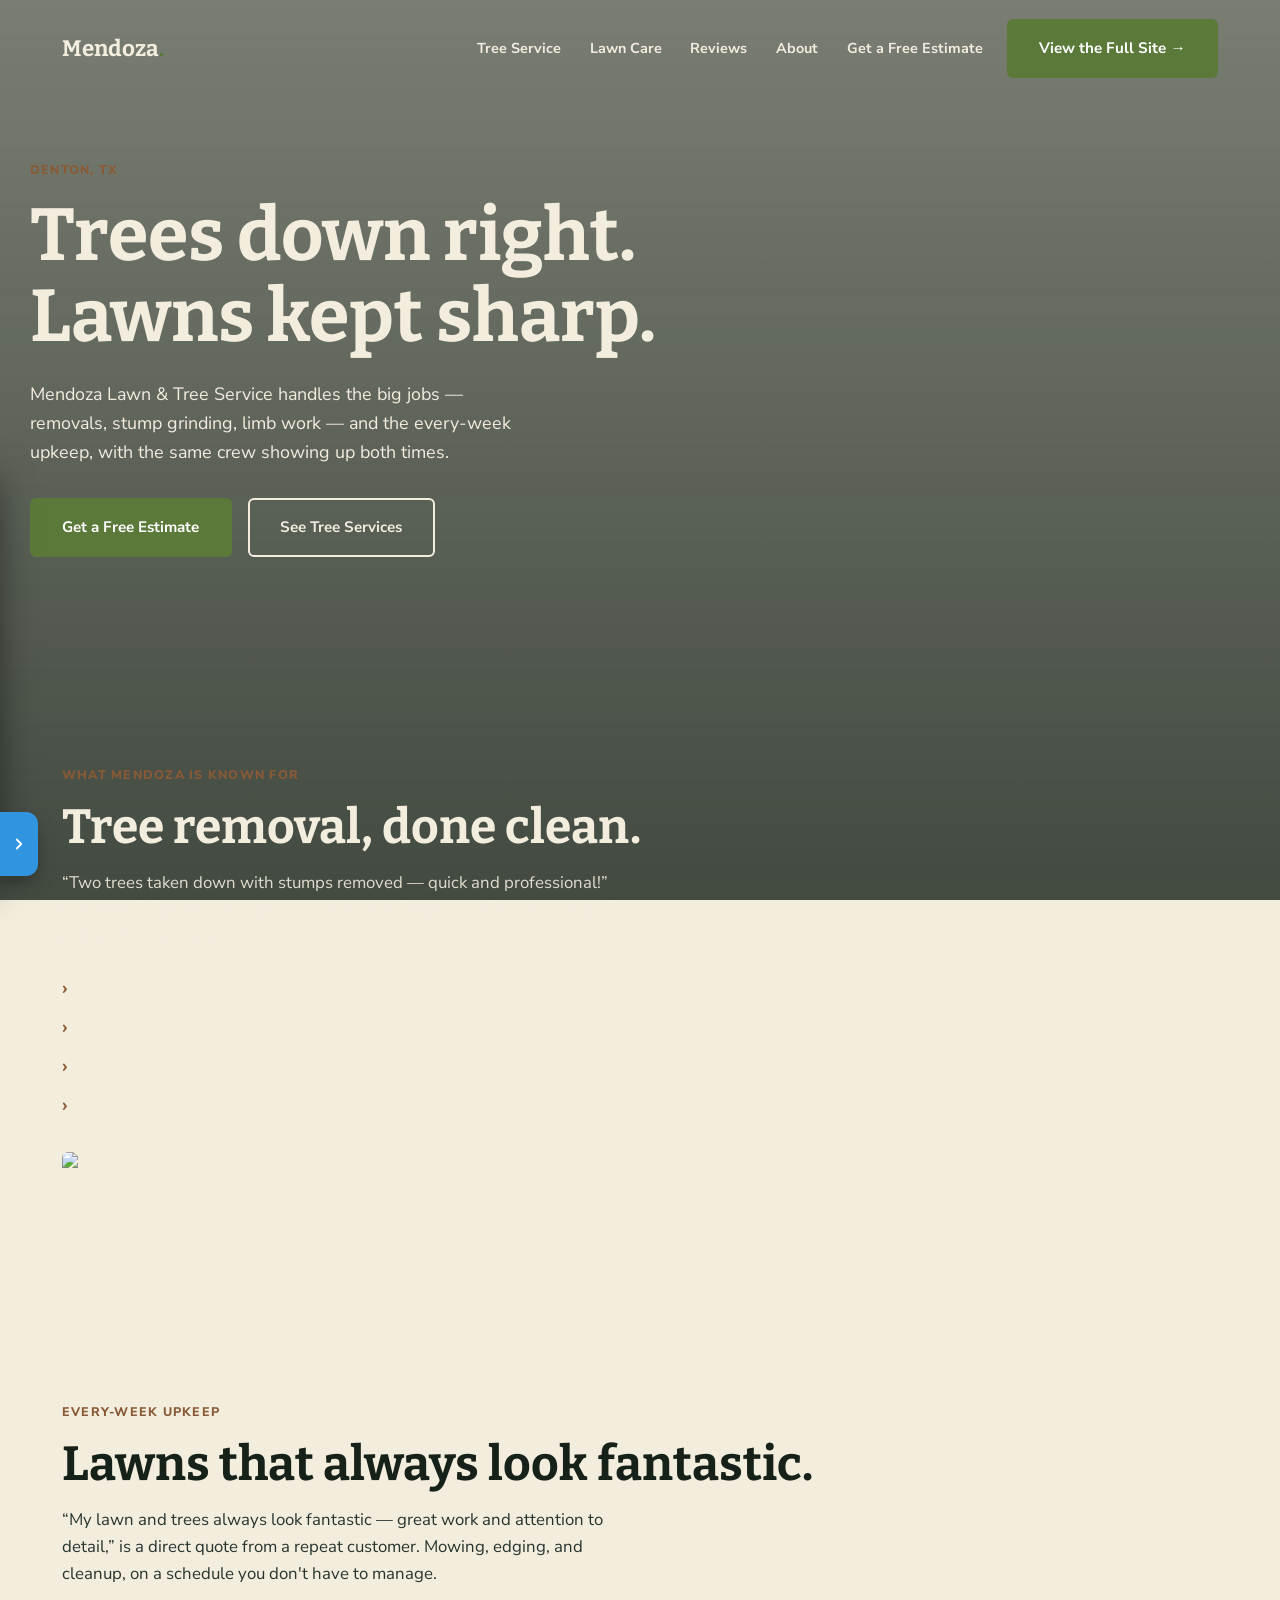
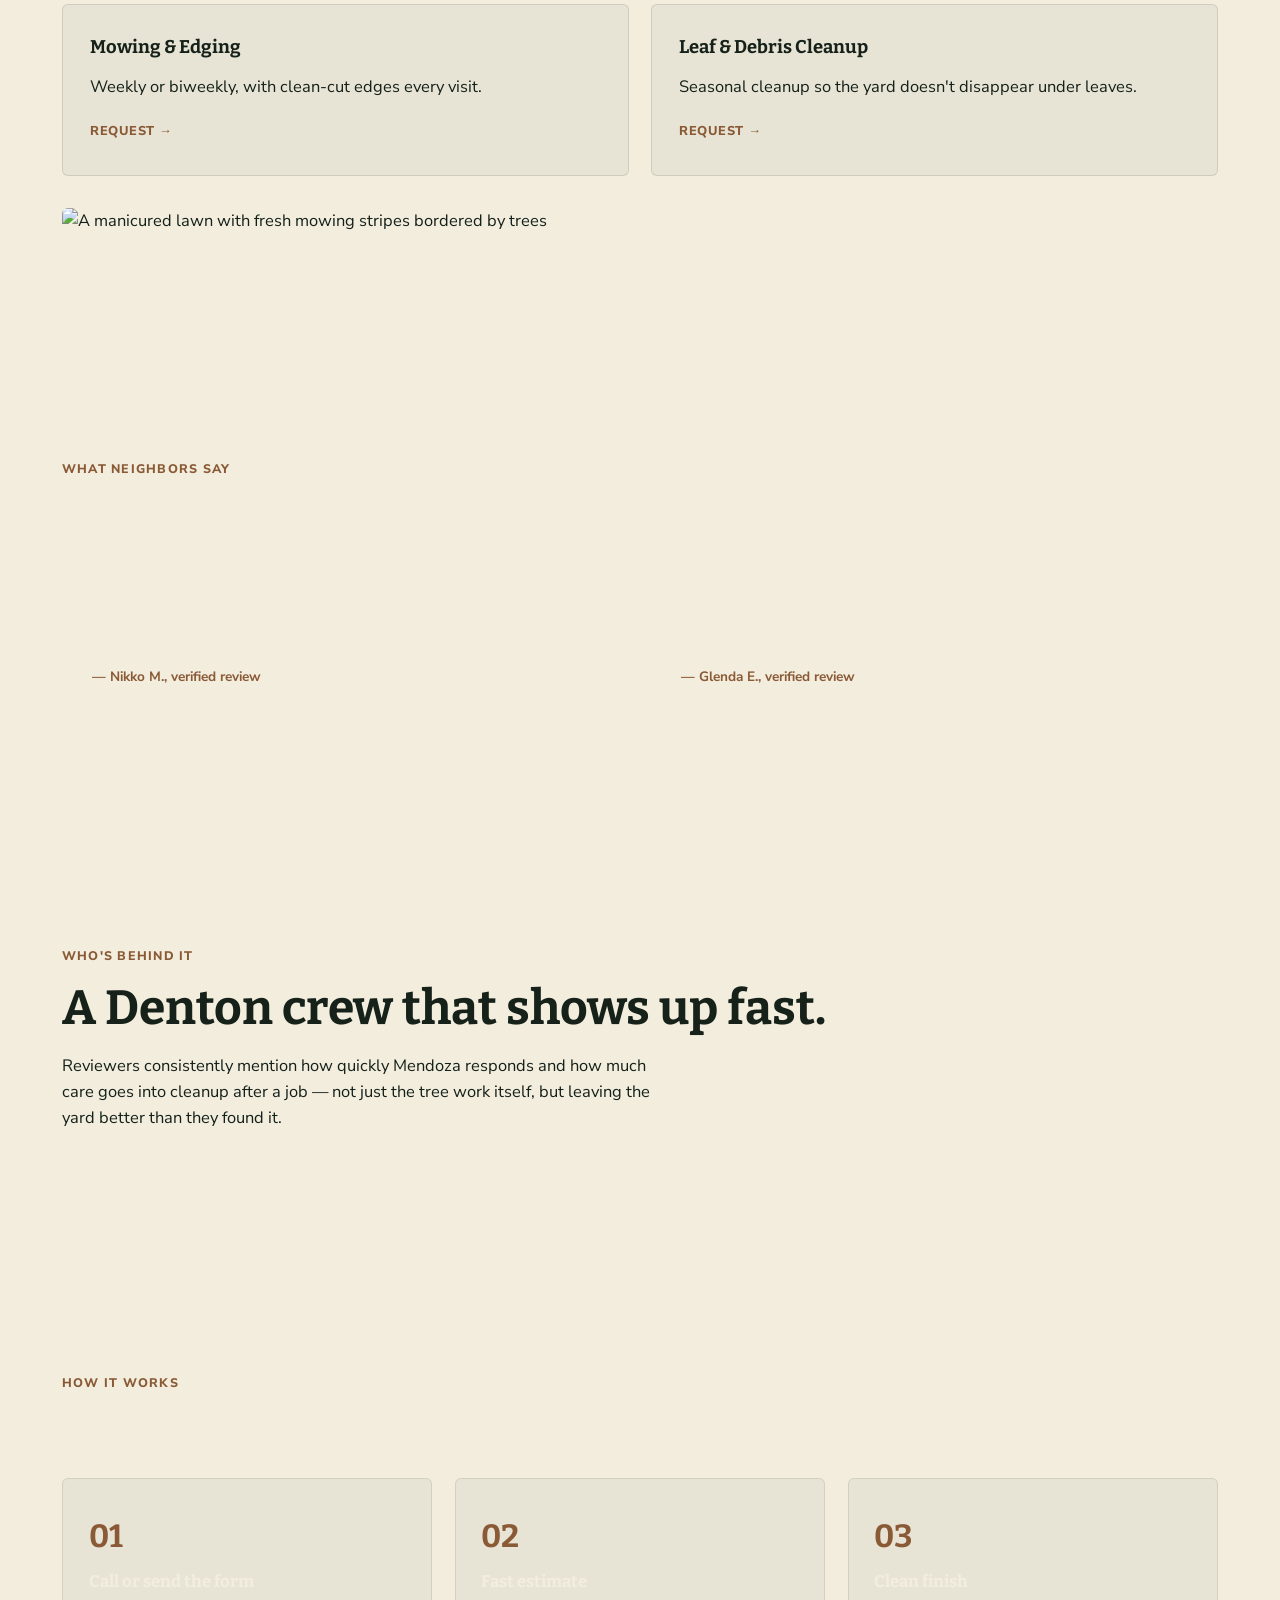
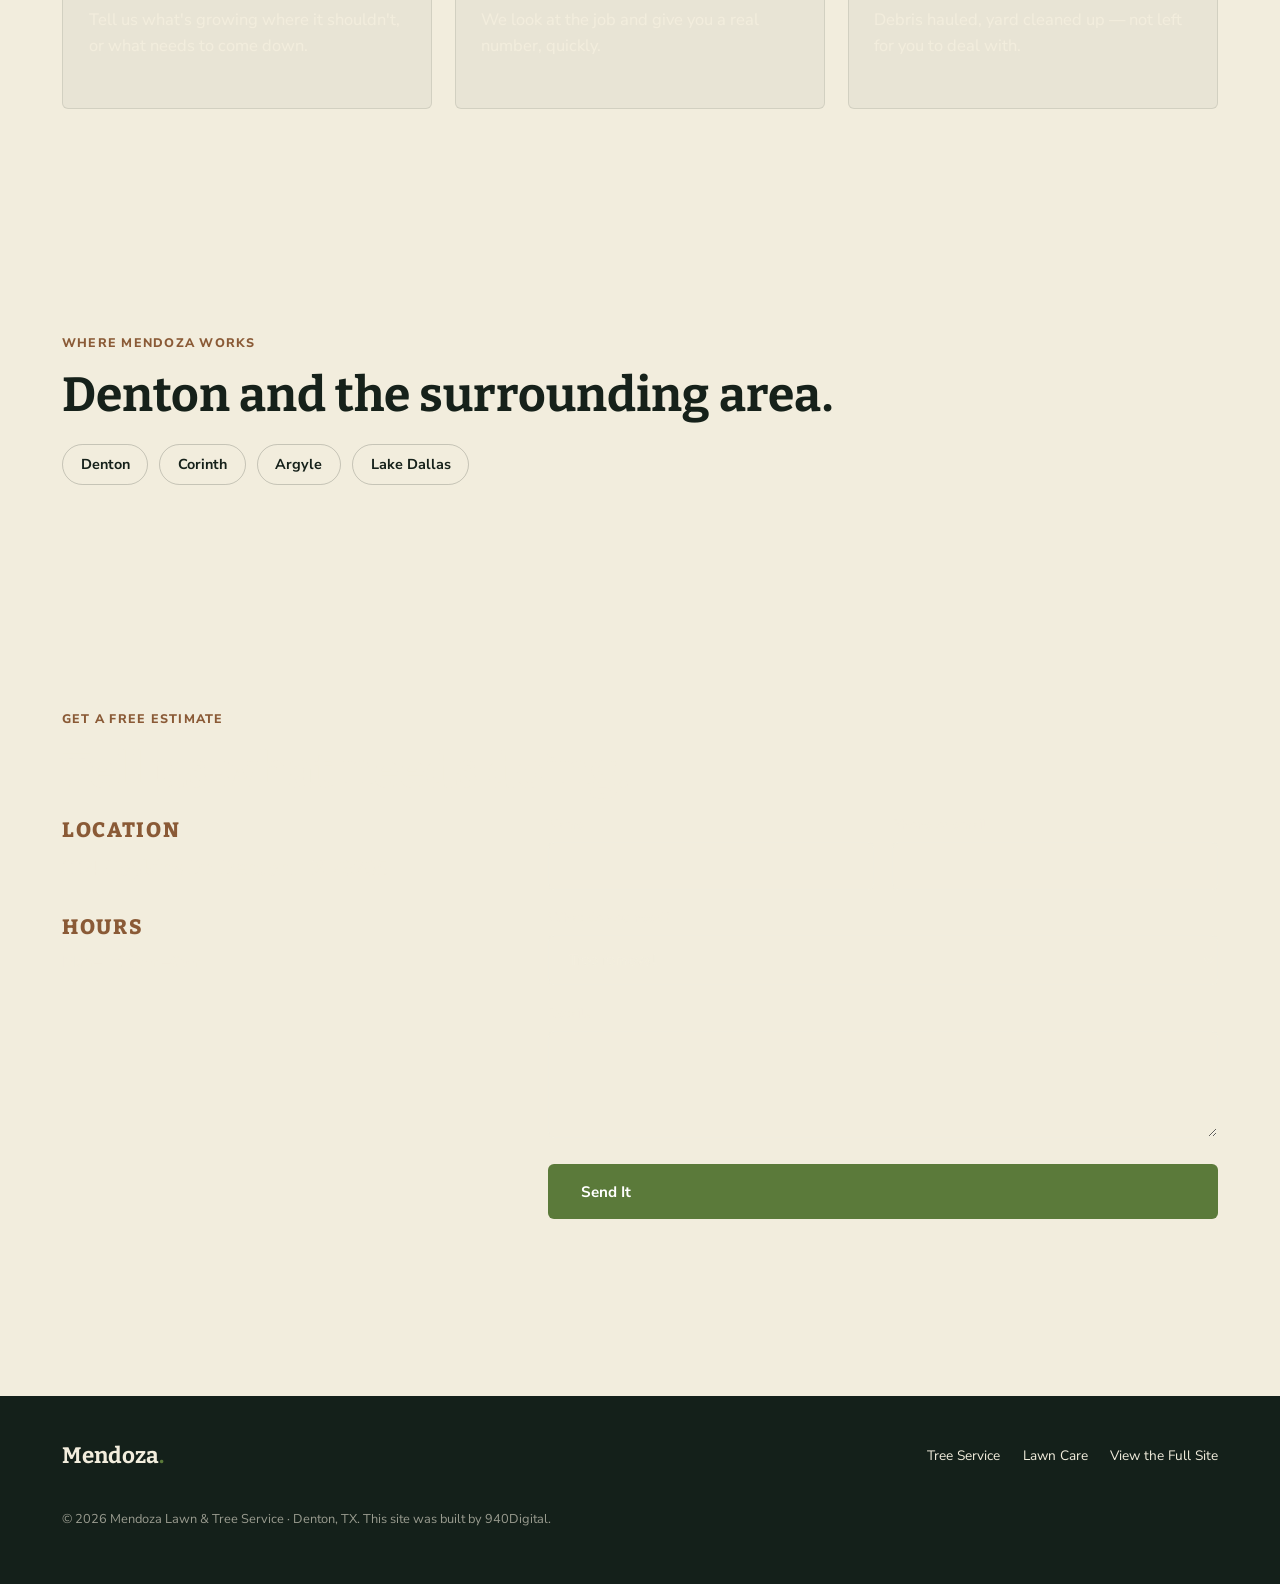
==== commit 08328098: "Restructure nav CTAs, center 940Digital heading, add real menu to buy.html Header: contact CTA is no" ====
--- a/index.html
+++ b/index.html
@@ -22,10 +22,10 @@
       <a href="#lawn">Lawn Care</a>
       <a href="#reviews">Reviews</a>
       <a href="#about">About</a>
+      <a href="#contact">Get a Free Estimate</a>
     </nav>
     <div class="nav-cta">
-      <a href="buy.html" class="btn btn--ghost nav-full-site">View the Full Site →</a>
-      <a href="#contact" class="btn btn--primary">Get a Free Estimate</a>
+      <a href="buy.html" class="btn btn--primary nav-full-site">View the Full Site →</a>
       <button class="nav-toggle" id="navToggle" aria-expanded="false" aria-controls="mobileNav">Menu</button>
     </div>
   </div>
@@ -37,6 +37,7 @@
   <a href="#lawn">Lawn Care</a>
   <a href="#reviews">Reviews</a>
   <a href="#about">About</a>
+  <a href="#contact">Get a Free Estimate</a>
   <a href="buy.html">View the Full Site</a>
 </div>
 
--- a/styles.css
+++ b/styles.css
@@ -172,6 +172,11 @@
 .footer-fine { width: 100%; font-size: 0.8rem; opacity: 0.6; margin-top: 1rem; }
 .footer-links { display: flex; gap: 1.4rem; font-size: 0.85rem; }
 
+/* ---------- 940Digital brand banner (buy.html only) ---------- */
+.brand-mark-banner { background: #14171A; padding: 2.8rem 0; text-align: center; }
+.brand-mark { display: inline-block; max-width: 100%; font-family: var(--font-display); font-weight: 700; font-size: clamp(2.2rem, 9vw, 4.4rem); letter-spacing: -0.01em; color: #fff; }
+.brand-mark span { color: #3194E0; }
+
 /* ---------- Buy-this-site page ---------- */
 .pitch-hero { padding: 9.5rem 0 4rem; text-align: center; }
 .pitch-hero p { max-width: 56ch; margin: 1.3rem auto 0; font-size: 1.1rem; }
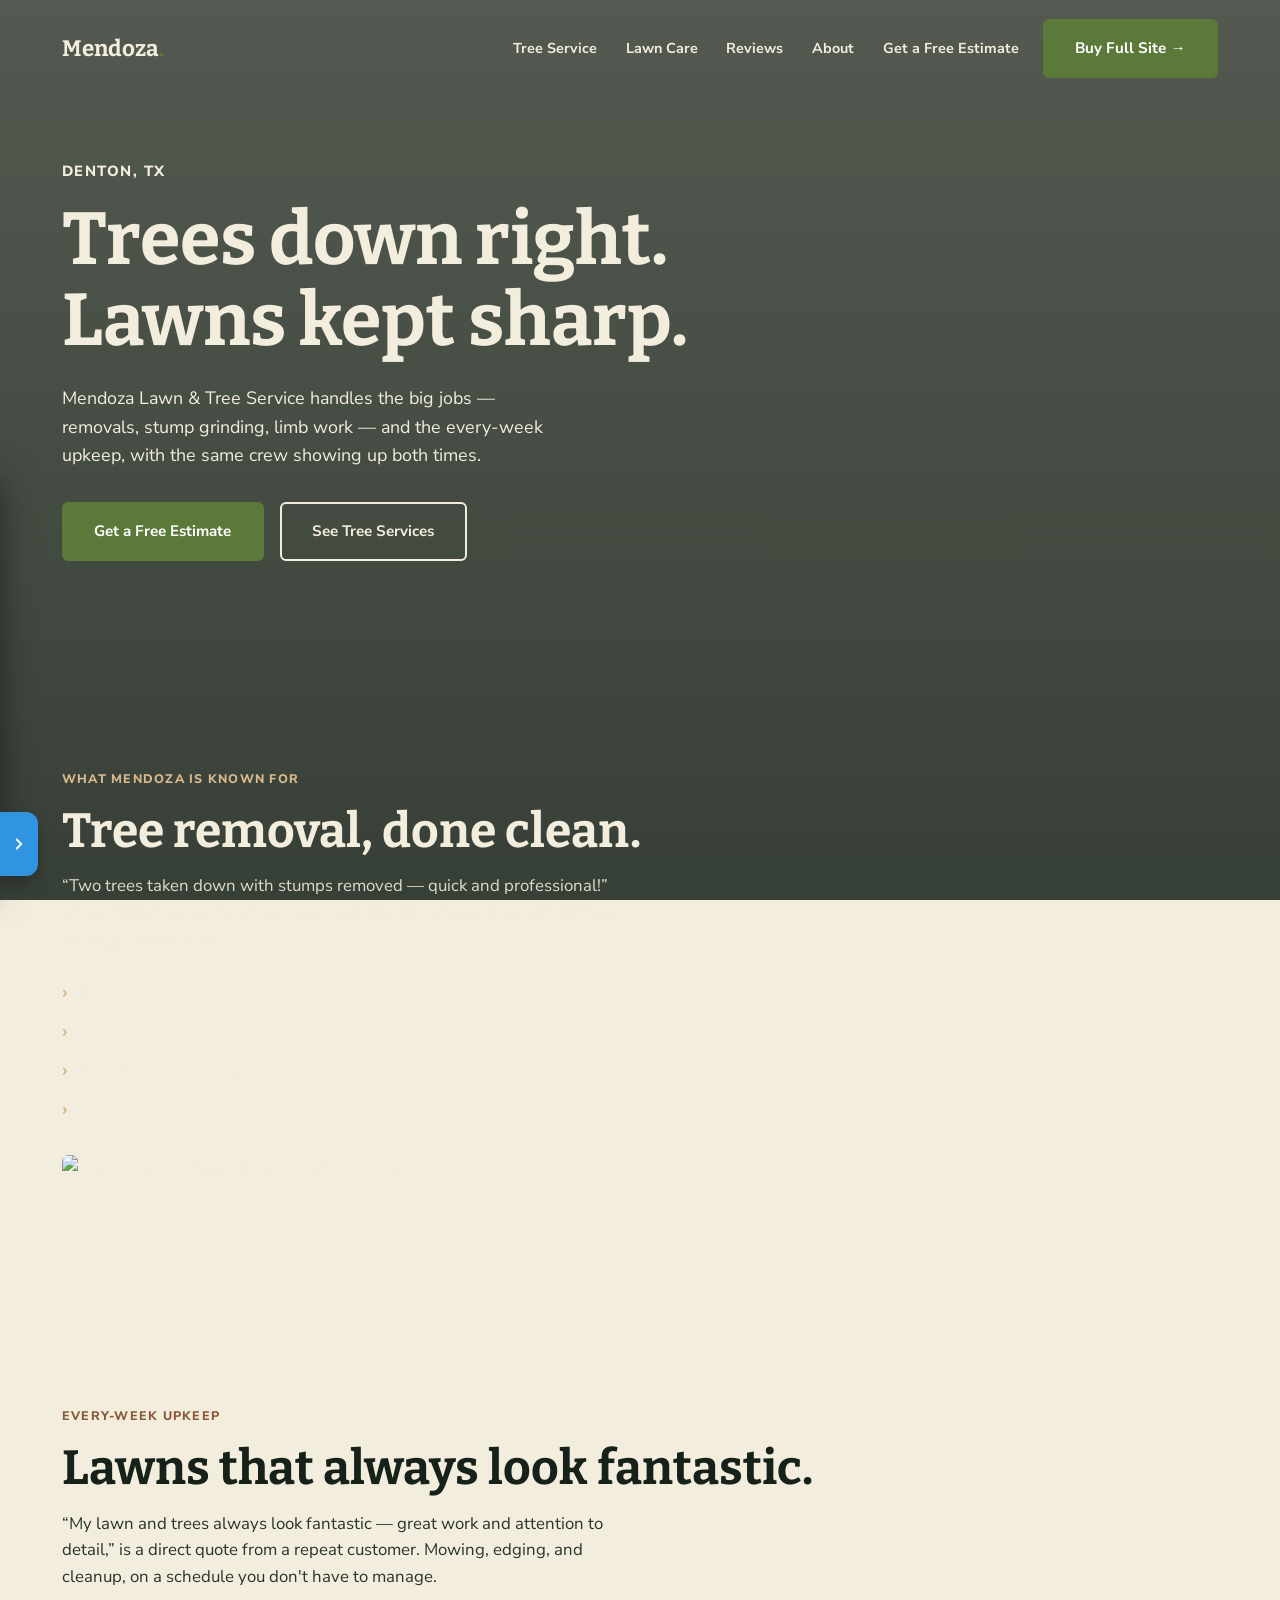
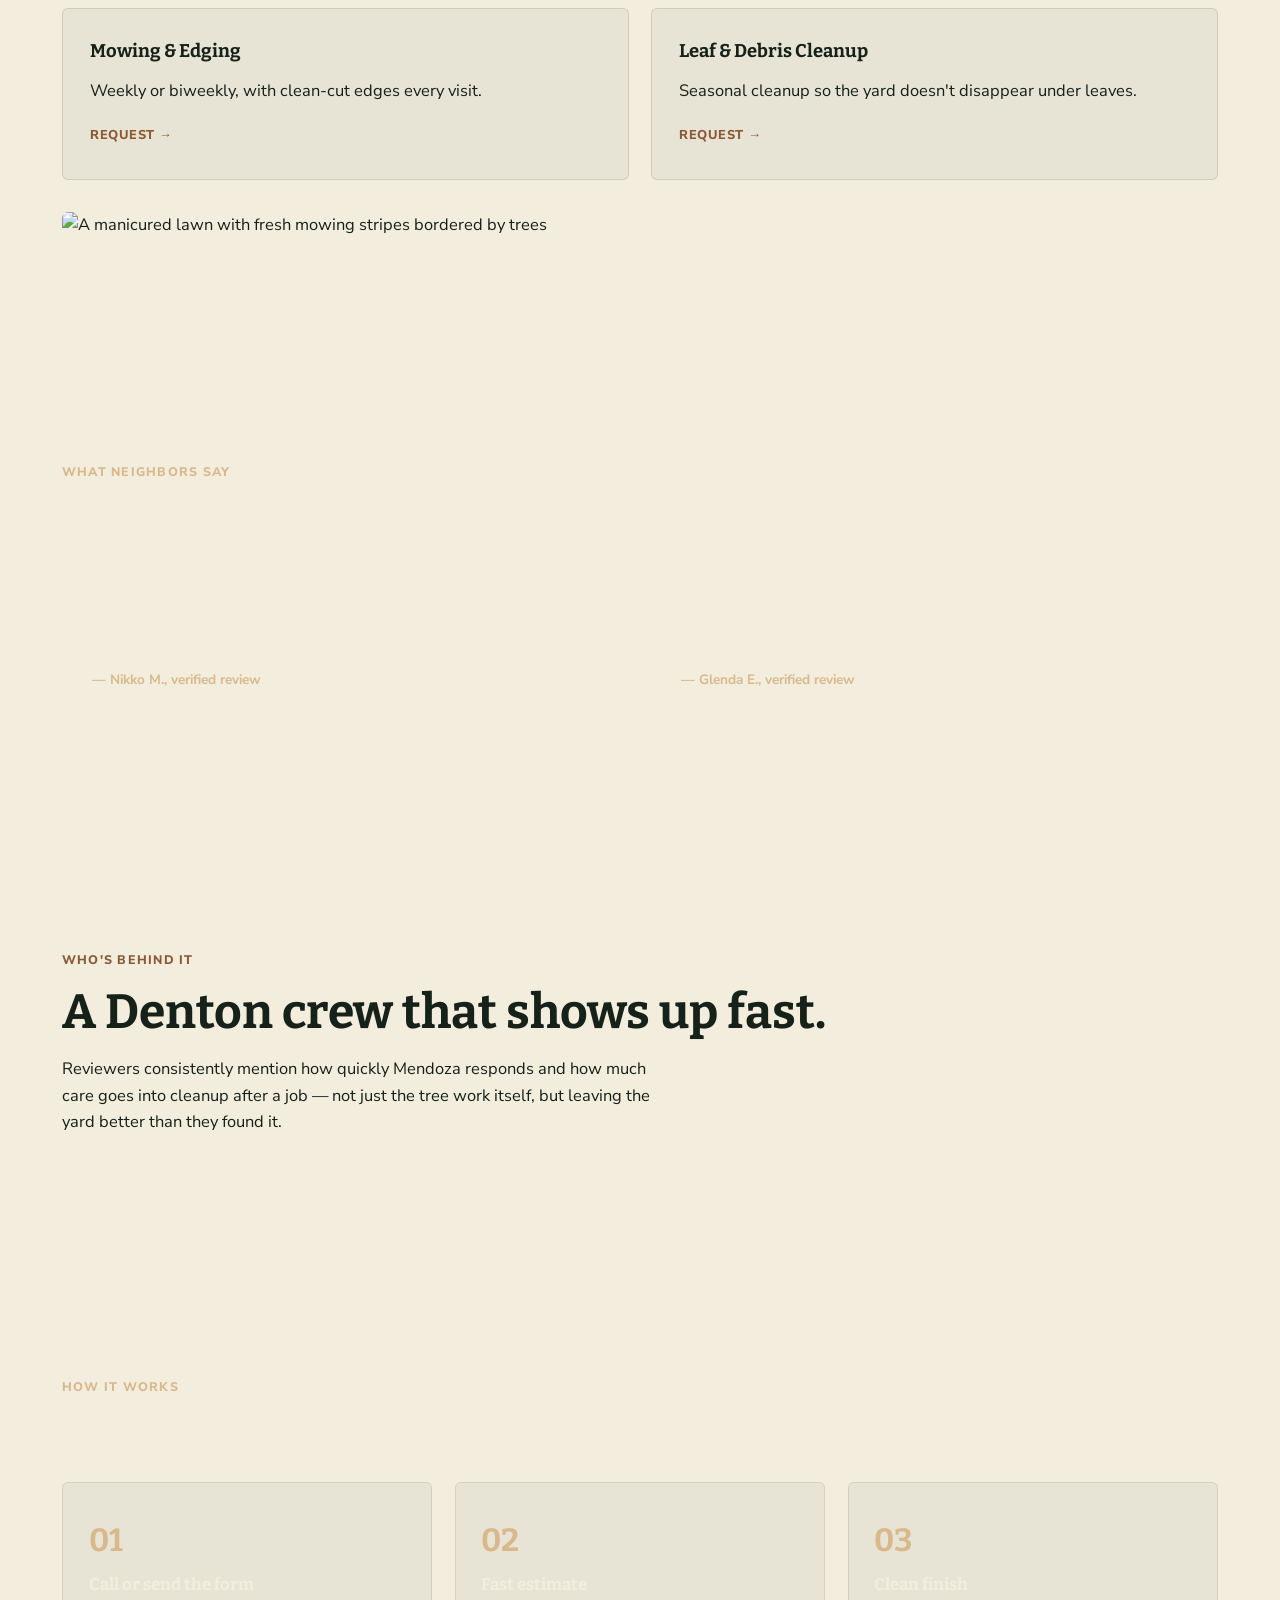
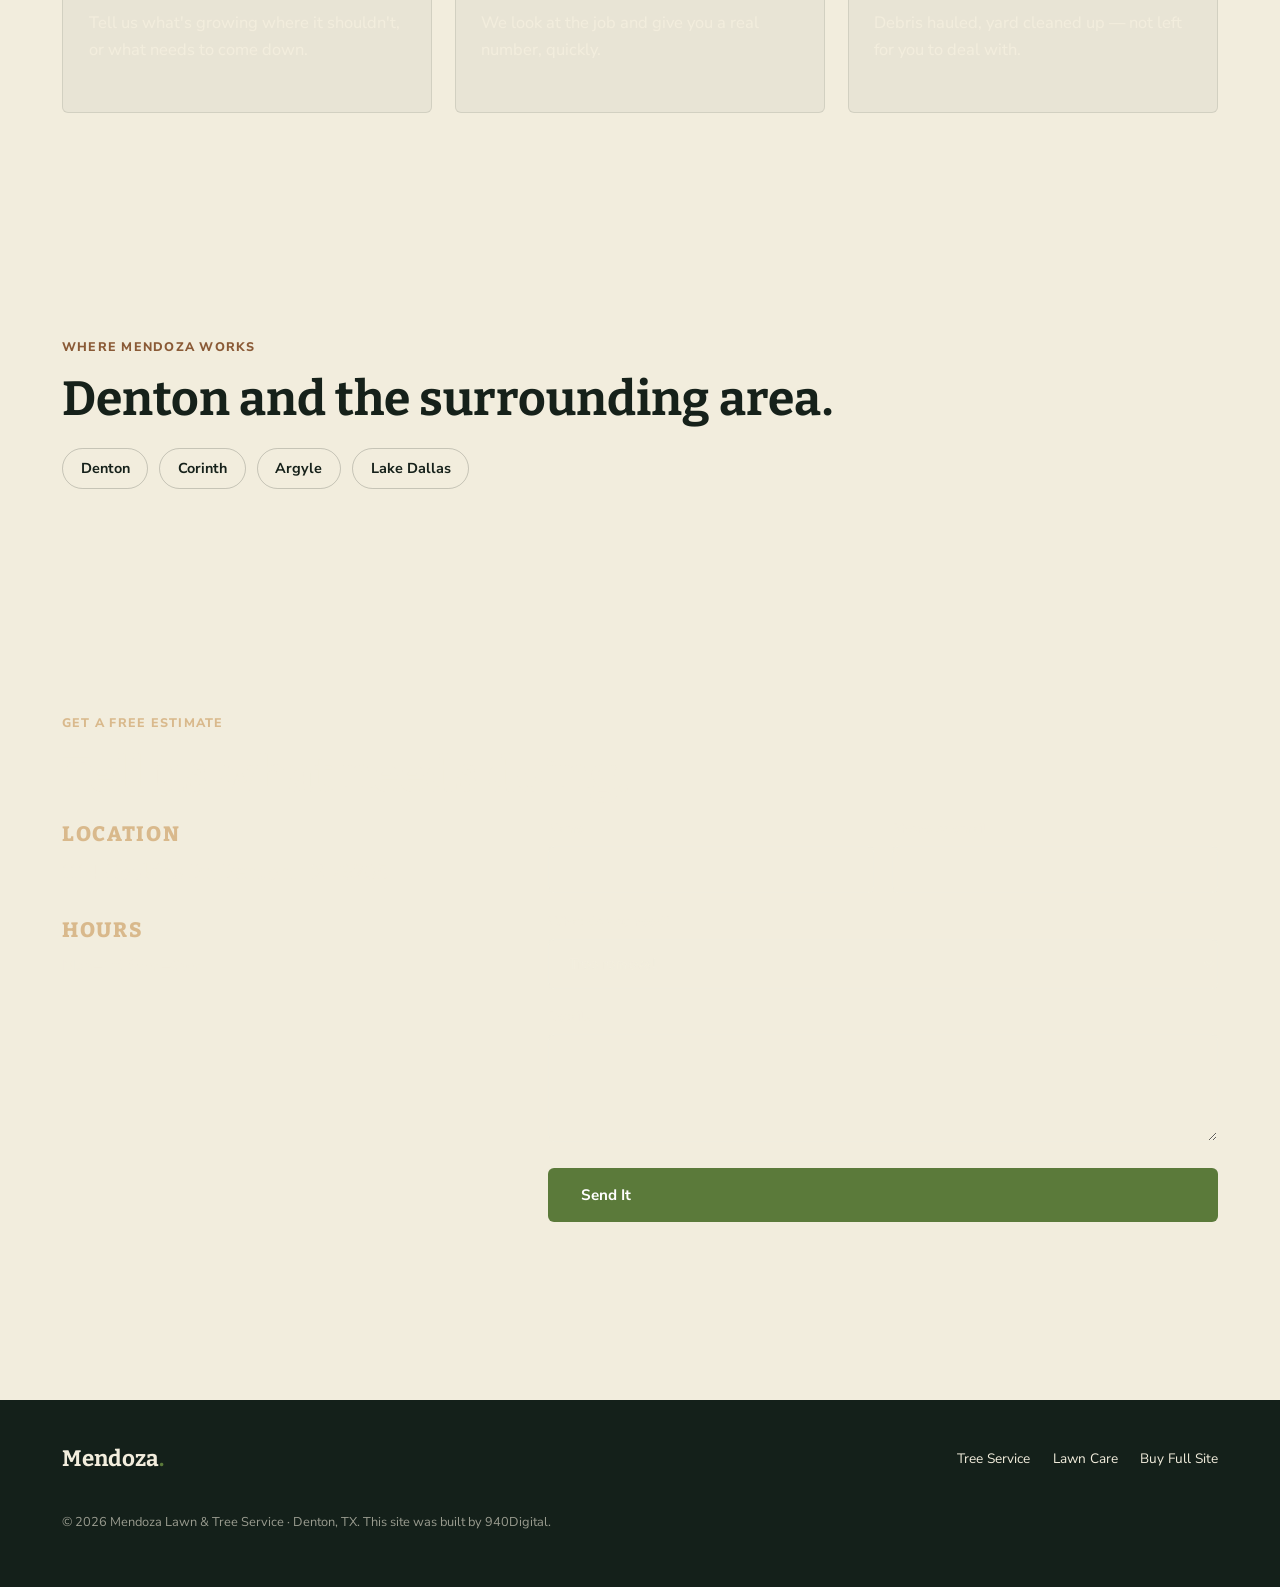
==== commit 6d2f72b0: "Rename full-site CTA from 'View the Full Site' to 'Buy Full Site' (header, mobile nav, footer)" ====
--- a/index.html
+++ b/index.html
@@ -8,6 +8,10 @@
 <link rel="preconnect" href="https://fonts.googleapis.com">
 <link rel="preconnect" href="https://fonts.gstatic.com" crossorigin>
 <link href="https://fonts.googleapis.com/css2?family=Bitter:wght@600;700&family=Nunito+Sans:wght@400;600;700;800&display=swap" rel="stylesheet">
+<link rel="icon" type="image/x-icon" href="favicon.ico">
+<link rel="icon" type="image/png" sizes="32x32" href="favicon-32x32.png">
+<link rel="icon" type="image/png" sizes="16x16" href="favicon-16x16.png">
+<link rel="apple-touch-icon" sizes="180x180" href="apple-touch-icon.png">
 <link rel="stylesheet" href="styles.css">
 </head>
 <body>
@@ -16,7 +20,7 @@
 
 <header class="site-header" id="siteHeader">
   <div class="wrap">
-    <a href="#top" class="logo">Mendoza<span>.</span></a>
+    <a href="index.html" class="logo">Mendoza<span>.</span></a>
     <nav class="main-nav" aria-label="Primary">
       <a href="#trees">Tree Service</a>
       <a href="#lawn">Lawn Care</a>
@@ -25,7 +29,7 @@
       <a href="#contact">Get a Free Estimate</a>
     </nav>
     <div class="nav-cta">
-      <a href="buy.html" class="btn btn--primary nav-full-site">View the Full Site →</a>
+      <a href="buy.html" class="btn btn--primary nav-full-site">Buy Full Site →</a>
       <button class="nav-toggle" id="navToggle" aria-expanded="false" aria-controls="mobileNav">Menu</button>
     </div>
   </div>
@@ -38,7 +42,7 @@
   <a href="#reviews">Reviews</a>
   <a href="#about">About</a>
   <a href="#contact">Get a Free Estimate</a>
-  <a href="buy.html">View the Full Site</a>
+  <a href="buy.html">Buy Full Site</a>
 </div>
 
 <div class="parallax-scroll">
@@ -217,11 +221,11 @@
 
 <footer class="site-footer">
   <div class="wrap">
-    <a href="#top" class="logo" style="color:var(--clearing);">Mendoza<span>.</span></a>
+    <a href="index.html" class="logo" style="color:var(--clearing);">Mendoza<span>.</span></a>
     <ul class="footer-links">
       <li><a href="#trees">Tree Service</a></li>
       <li><a href="#lawn">Lawn Care</a></li>
-      <li><a href="buy.html">View the Full Site</a></li>
+      <li><a href="buy.html">Buy Full Site</a></li>
     </ul>
     <p class="footer-fine">&copy; 2026 Mendoza Lawn &amp; Tree Service · Denton, TX. This site was built by 940Digital.</p>
   </div>
--- a/styles.css
+++ b/styles.css
@@ -4,6 +4,7 @@
   --ink: #14201A;
   --cutgrass: #5B7A3A;
   --bark: #8A5A36;
+  --bark-light: #D9B98C;
   --moss: #7A8770;
 
   --font-display: 'Bitter', serif;
@@ -45,10 +46,20 @@
   text-transform: uppercase; color: var(--bark); margin-bottom: 1rem;
 }
 .section--dark .eyebrow { color: var(--cutgrass); }
-/* Transparent panels sit directly over the green canopy photo, where
-   --cutgrass green text blended into the image in places — switched
-   to bark (warm brown) here since it reads against green foliage. */
+/* Solid cream panels: bark brown reads fine against --clearing. */
 .fixed-panel .eyebrow { color: var(--bark); }
+/* Transparent panels sit directly over the dark, busy canopy photo —
+   both --cutgrass green and --bark brown blended into the image in
+   places, so those get the light brown instead, matching the other
+   --bark accents over the same photo. */
+.fixed-panel:not(.fixed-panel--solid) .eyebrow { color: var(--bark-light); }
+/* Same problem hits every other --bark accent that sits directly over the photo
+   (tree spec markers, review bylines, process step numbers, contact labels) —
+   lighten those to --bark-light instead of the full-cream swap used above. */
+.fixed-panel:not(.fixed-panel--solid) .spec-list li::before,
+.fixed-panel:not(.fixed-panel--solid) .review-card cite,
+.fixed-panel:not(.fixed-panel--solid) .process-step b,
+.fixed-panel:not(.fixed-panel--solid) .contact-direct__label { color: var(--bark-light); }
 
 .btn {
   display: inline-flex; align-items: center; gap: 0.5rem;
@@ -82,7 +93,7 @@
 .main-nav { display: none; gap: 1.8rem; font-weight: 700; font-size: 0.9rem; color: var(--clearing); }
 .site-header.solid .main-nav { color: var(--canopy); }
 .main-nav a:hover { color: var(--cutgrass); }
-.nav-full-site { display: none; }
+.nav-full-site { display: inline-flex; }
 @media (min-width: 900px) {
   .main-nav { display: flex; }
   .nav-full-site { display: inline-flex; }
@@ -90,6 +101,17 @@
 .nav-toggle { background: none; border: 2px solid var(--clearing); color: var(--clearing); border-radius: var(--radius); padding: 0.5rem 0.9rem; font-weight: 700; font-size: 0.85rem; cursor: pointer; }
 .site-header.solid .nav-toggle { border-color: var(--canopy); color: var(--canopy); }
 @media (min-width: 900px) { .nav-toggle { display: none; } }
+/* On mobile, the full-site CTA replaces the hamburger entirely (only
+   on pages that have one — buy.html has no nav-full-site sibling, so
+   its own Menu button is untouched). */
+.nav-cta:has(.nav-full-site) .nav-toggle { display: none; }
+/* At very narrow widths the full-site button and a wrapped logo can
+   collide in one row — drop the button to its own row instead. */
+@media (max-width: 480px) {
+  .site-header .wrap:has(.nav-full-site) { flex-wrap: wrap; row-gap: 0.6rem; }
+  .nav-cta:has(.nav-full-site) { width: 100%; }
+  .nav-full-site { width: 100%; justify-content: center; }
+}
 .mobile-nav { position: fixed; inset: 0; z-index: 70; background: var(--canopy); color: var(--clearing); display: flex; flex-direction: column; align-items: flex-start; justify-content: center; gap: 1.6rem; padding: 2rem 2.5rem; transform: translateX(100%); transition: transform .3s ease; }
 .mobile-nav.open { transform: translateX(0); }
 .mobile-nav a { font-family: var(--font-display); font-size: 2rem; }
@@ -100,7 +122,7 @@
   position: fixed; inset: 0; z-index: 0;
   background: url('https://images.unsplash.com/photo-1754321871548-61bdbc6f1506?fm=jpg&q=70&w=1800&auto=format&fit=crop') center/cover;
 }
-.canopy-fixed::after { content: ''; position: absolute; inset: 0; background: linear-gradient(180deg, rgba(22,33,26,0.55), rgba(22,33,26,0.8)); }
+.canopy-fixed::after { content: ''; position: absolute; inset: 0; background: linear-gradient(180deg, rgba(22,33,26,0.72), rgba(22,33,26,0.85)); }
 .parallax-scroll { position: relative; z-index: 1; }
 .fixed-panel { padding: 7rem 0; color: var(--clearing); }
 .fixed-panel h1, .fixed-panel h2, .fixed-panel h3 { color: var(--clearing); }
@@ -108,8 +130,8 @@
 .fixed-panel--solid h1, .fixed-panel--solid h2, .fixed-panel--solid h3 { color: var(--canopy); }
 
 /* ---------- Hero (over fixed canopy) ---------- */
-.hero { padding: 10rem 0 6rem; text-align: left; }
-.hero .eyebrow { color: var(--bark); }
+.hero { padding-top: 10rem; padding-bottom: 6rem; text-align: left; }
+.hero .eyebrow { color: var(--clearing); font-size: 0.92rem; }
 .hero h1 { font-size: clamp(2.6rem, 6vw, 4.6rem); max-width: 14ch; color: var(--clearing); }
 .hero__dek { max-width: 44ch; margin: 1.4rem 0 2rem; font-size: 1.12rem; color: var(--clearing); }
 .hero__actions { display: flex; flex-wrap: wrap; gap: 1rem; }
@@ -178,7 +200,7 @@
 .brand-mark span { color: #3194E0; }
 
 /* ---------- Buy-this-site page ---------- */
-.pitch-hero { padding: 9.5rem 0 4rem; text-align: center; }
+.pitch-hero { padding-top: 9.5rem; padding-bottom: 4rem; text-align: center; }
 .pitch-hero p { max-width: 56ch; margin: 1.3rem auto 0; font-size: 1.1rem; }
 .pitch-grid { display: grid; gap: 1.4rem; grid-template-columns: 1fr; margin-top: 1rem; }
 @media (min-width: 780px) { .pitch-grid { grid-template-columns: repeat(3, 1fr); } }
@@ -190,3 +212,19 @@
 .price-block__list { list-style: none; margin: 1.2rem auto 0; padding: 0; display: inline-grid; gap: 0.55rem; text-align: left; }
 .price-block__list li { display: flex; gap: 0.6rem; align-items: baseline; font-weight: 700; font-size: 0.95rem; }
 .price-block__list li::before { content: '✓'; color: var(--bark); font-weight: 800; }
+
+/* ---------- Pricing grid (3 plans, buy.html) ---------- */
+.pricing-grid { display: grid; gap: 1.5rem; grid-template-columns: 1fr; margin-top: 1.6rem; }
+@media (min-width: 780px) { .pricing-grid { grid-template-columns: repeat(3, 1fr); align-items: stretch; } }
+.pricing-card { position: relative; display: flex; flex-direction: column; border: 1.5px solid var(--moss); border-radius: var(--radius); padding: 2.2rem 1.7rem; }
+.pricing-card h3 { font-size: 1.3rem; margin-bottom: 0.3rem; }
+.pricing-card__price { display: flex; align-items: baseline; gap: 0.35rem; margin-top: 0.8rem; }
+.pricing-card__price b { font-family: var(--font-display); font-size: 2.1rem; }
+.pricing-card__price span { font-size: 0.9rem; opacity: 0.7; }
+.pricing-card__setup { display: block; margin-top: 0.3rem; font-size: 0.85rem; opacity: 0.65; }
+.pricing-card__list { list-style: none; margin: 1.5rem 0 2rem; padding: 0; display: grid; gap: 0.6rem; flex-grow: 1; }
+.pricing-card__list li { display: flex; gap: 0.6rem; align-items: baseline; font-size: 0.92rem; font-weight: 700; }
+.pricing-card__list li::before { content: '✓'; color: var(--bark); font-weight: 800; }
+.pricing-card .btn { justify-content: center; width: 100%; }
+.pricing-card--featured { border-color: var(--bark); }
+.pricing-card__badge { position: absolute; top: -0.85rem; left: 50%; transform: translateX(-50%); background: var(--bark); color: var(--clearing); font-size: 0.7rem; font-weight: 800; letter-spacing: 0.05em; text-transform: uppercase; padding: 0.35rem 0.9rem; border-radius: 999px; white-space: nowrap; }
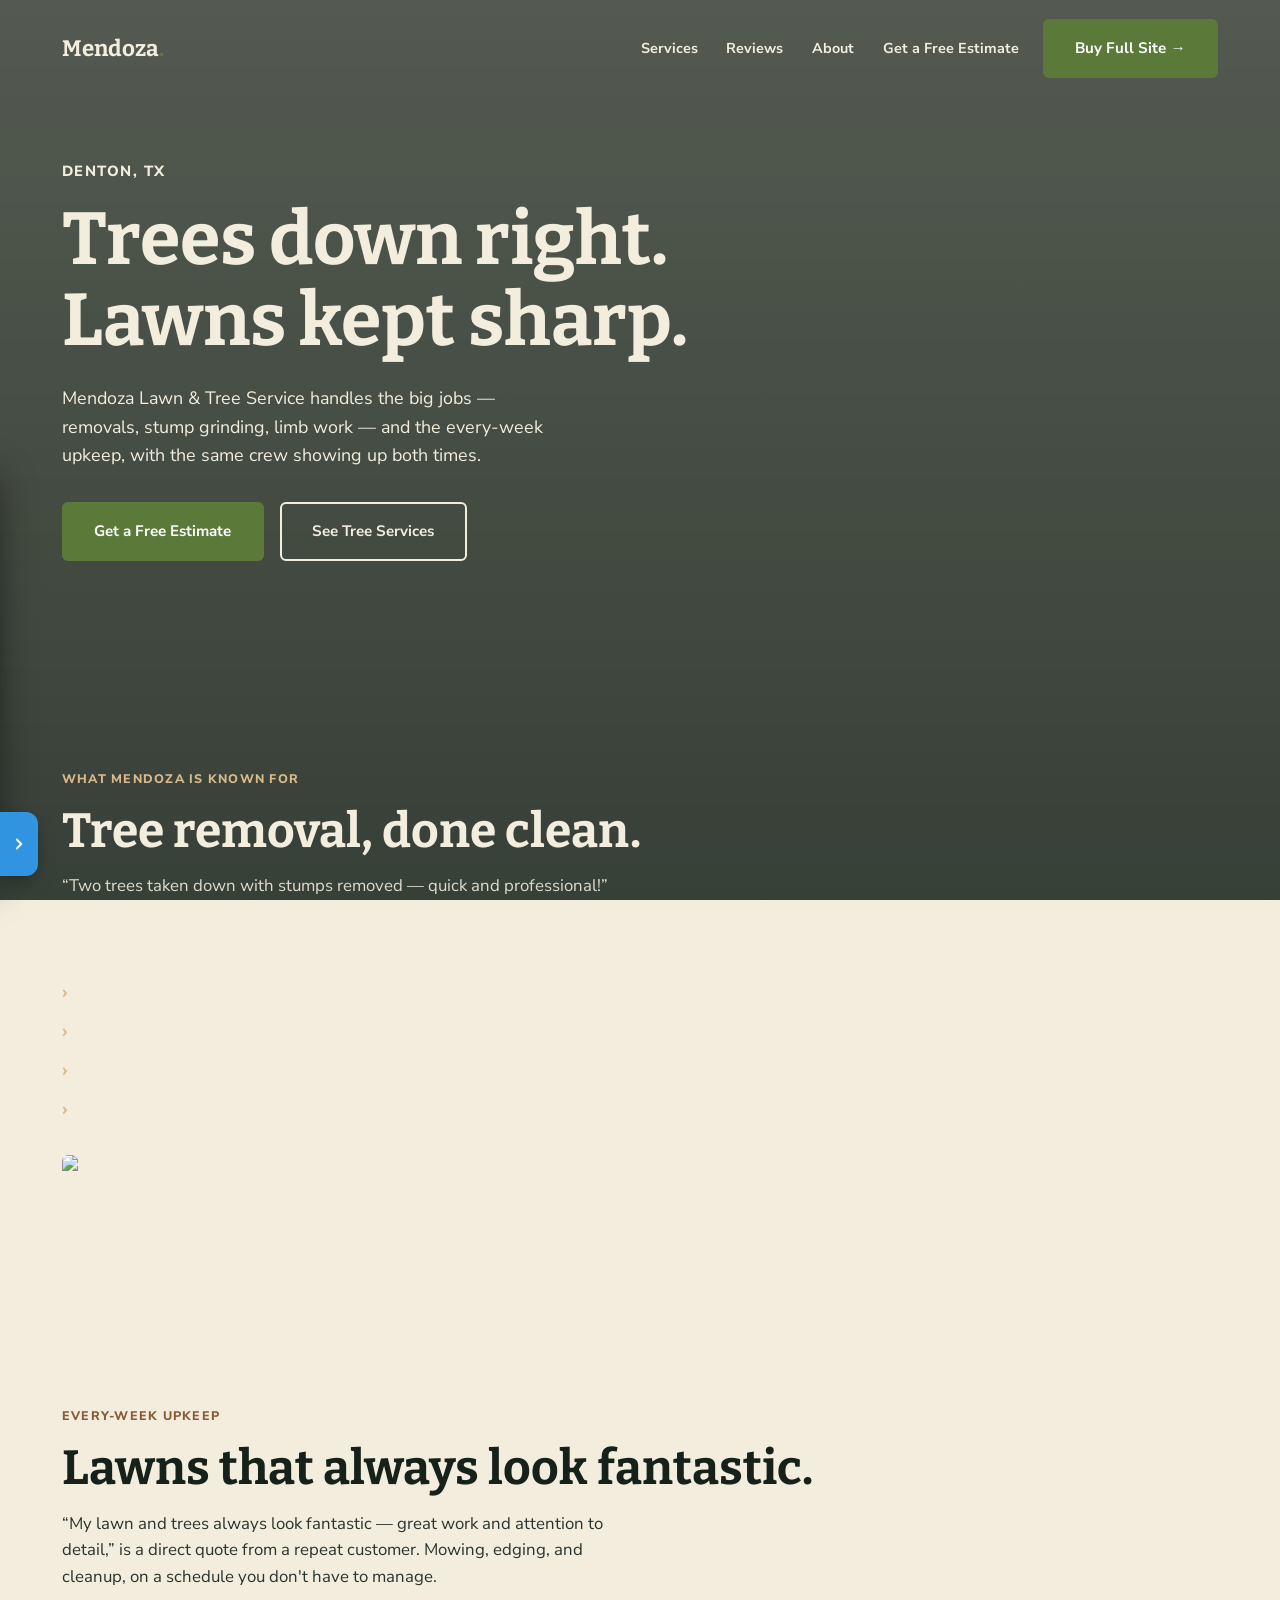
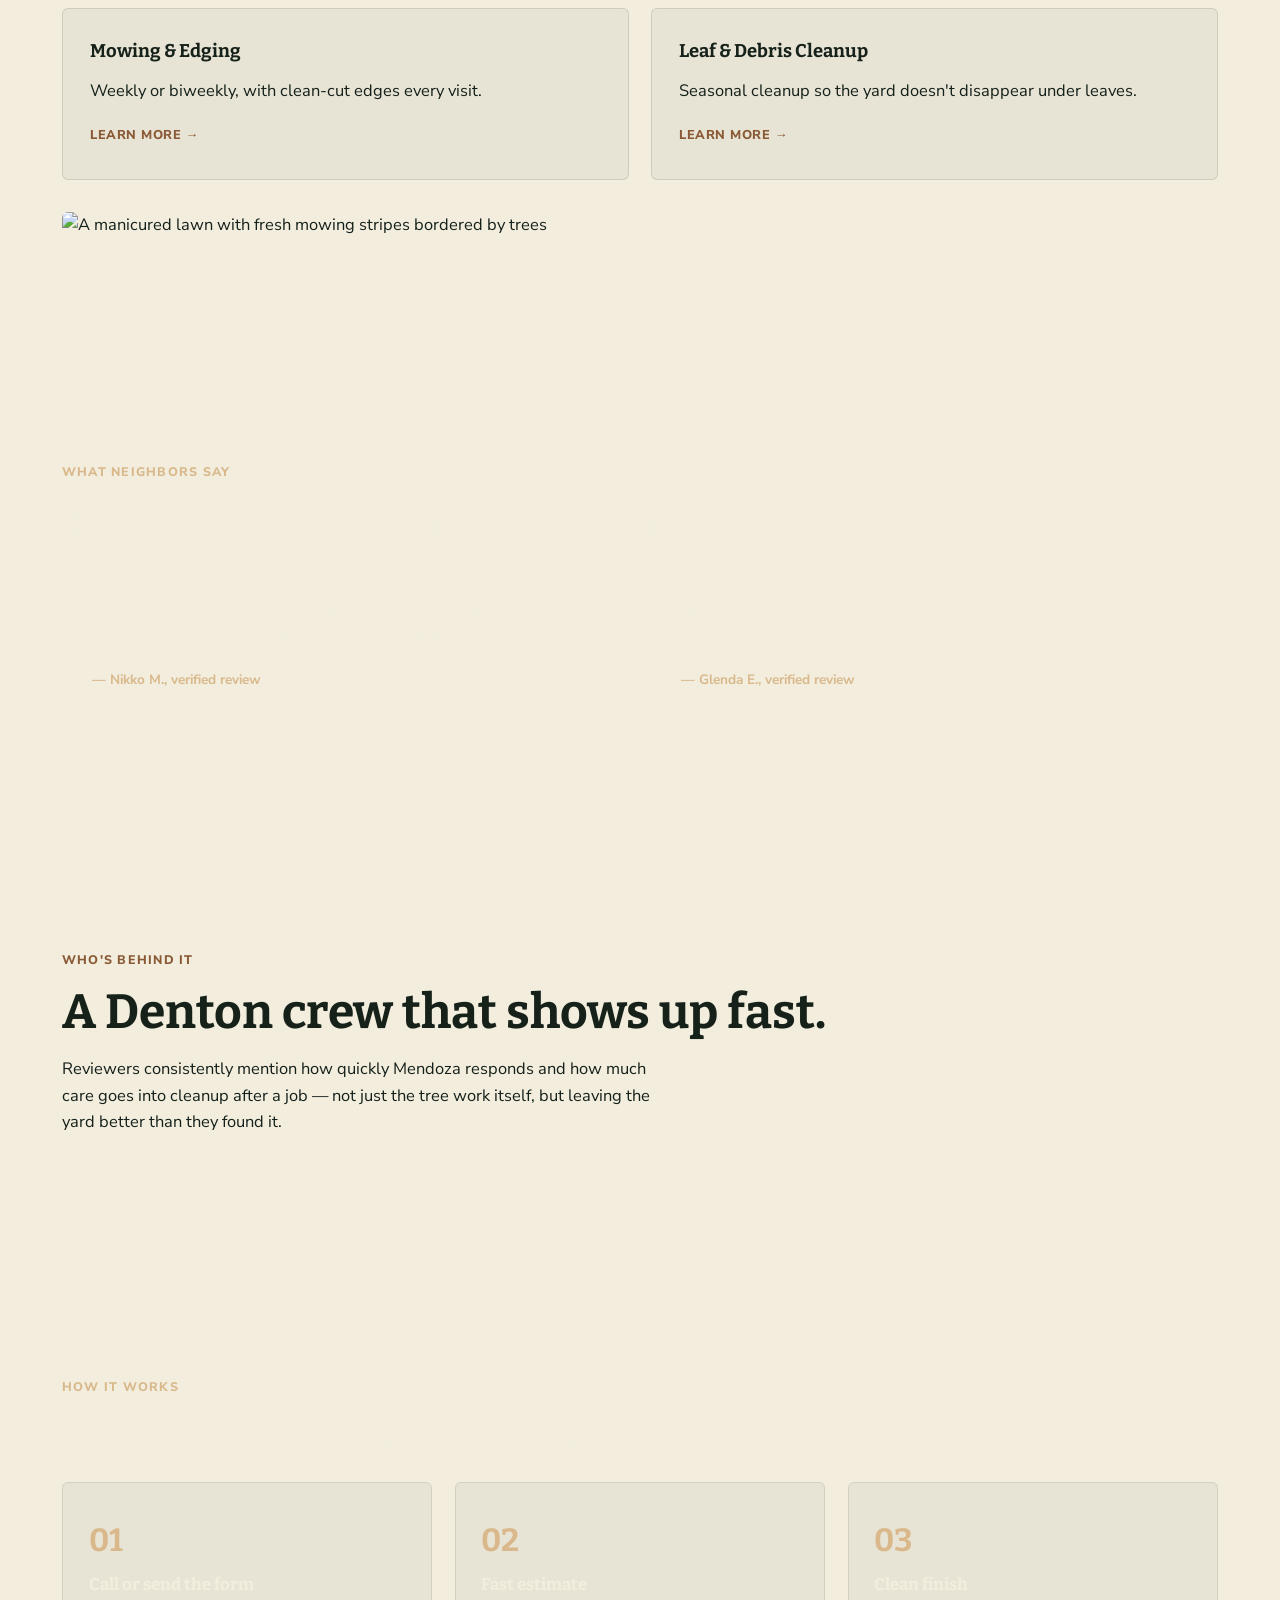
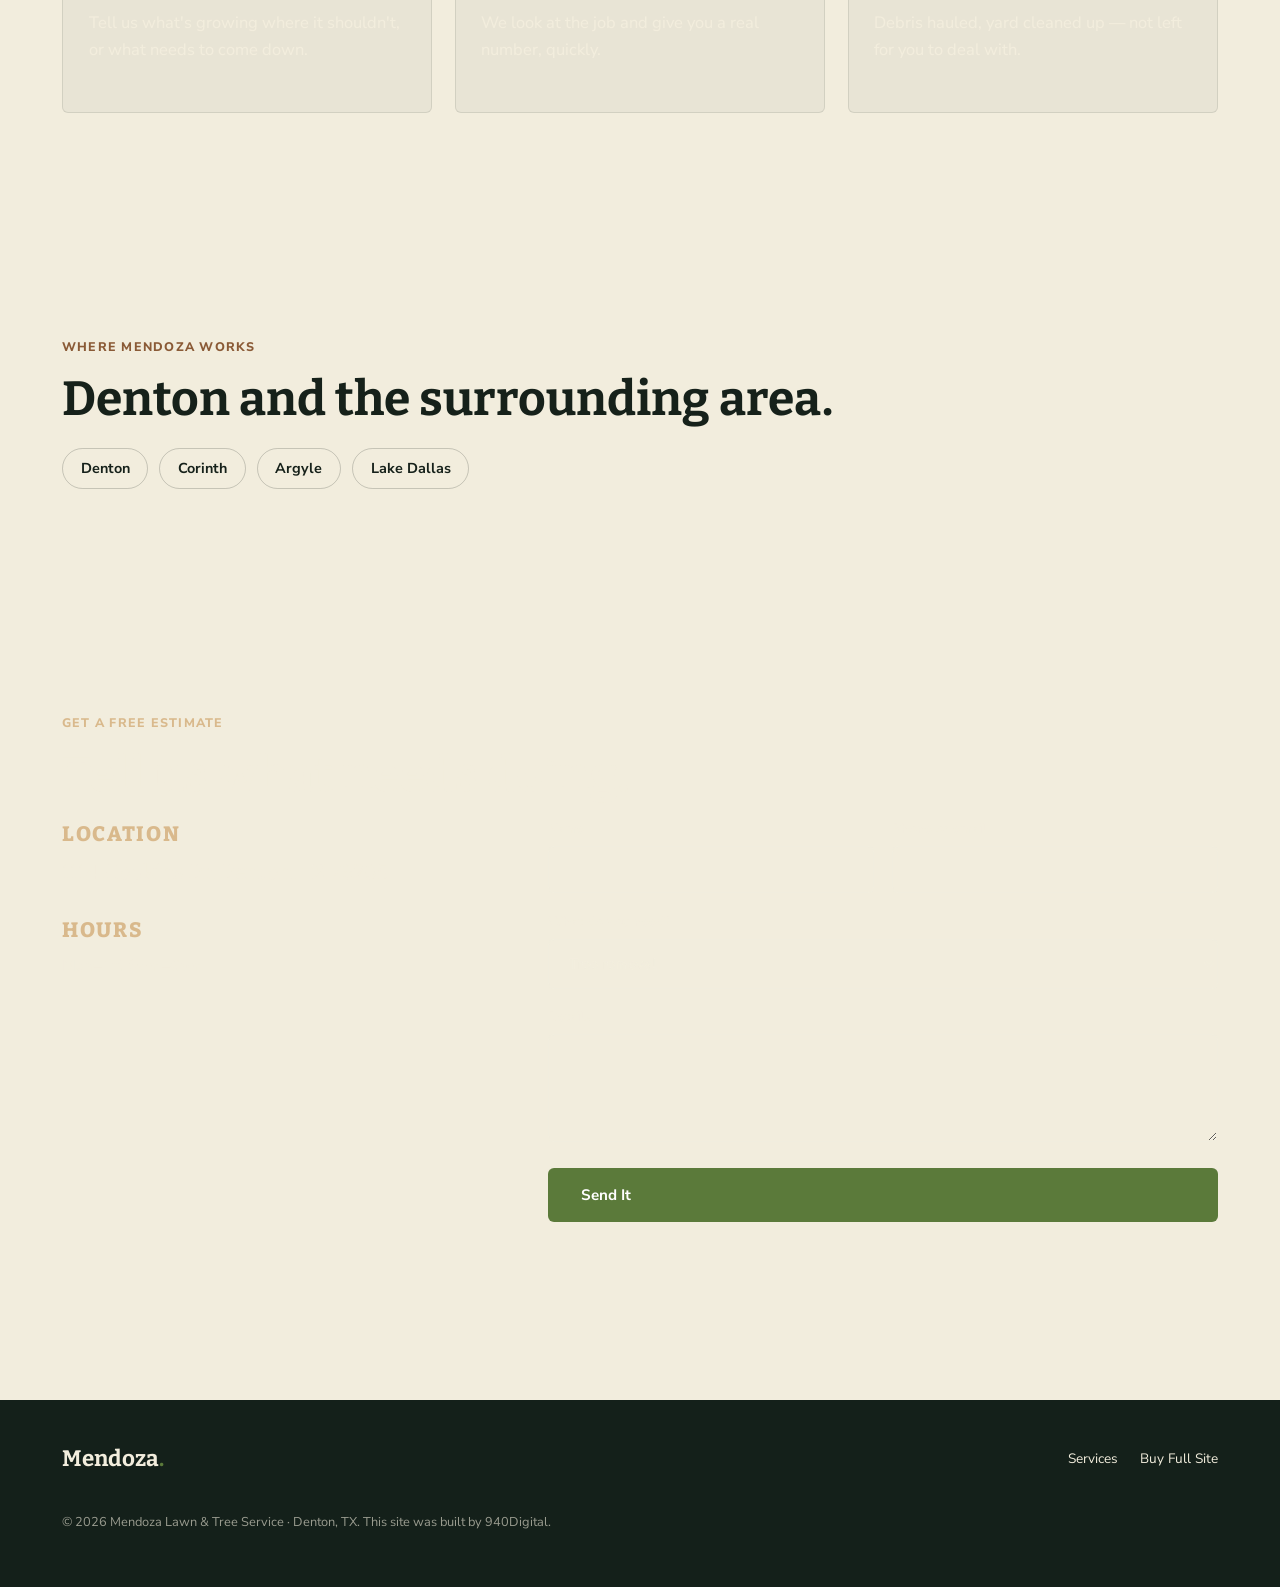
==== commit a9337f47: "Add services hub + dedicated pages per service Services hub links to 6 real-service pages (removal, " ====
--- a/index.html
+++ b/index.html
@@ -22,8 +22,7 @@
   <div class="wrap">
     <a href="index.html" class="logo">Mendoza<span>.</span></a>
     <nav class="main-nav" aria-label="Primary">
-      <a href="#trees">Tree Service</a>
-      <a href="#lawn">Lawn Care</a>
+      <a href="services.html">Services</a>
       <a href="#reviews">Reviews</a>
       <a href="#about">About</a>
       <a href="#contact">Get a Free Estimate</a>
@@ -37,8 +36,7 @@
 
 <div class="mobile-nav" id="mobileNav">
   <button class="mobile-nav__close" id="navClose" aria-label="Close menu">Close</button>
-  <a href="#trees">Tree Service</a>
-  <a href="#lawn">Lawn Care</a>
+  <a href="services.html">Services</a>
   <a href="#reviews">Reviews</a>
   <a href="#about">About</a>
   <a href="#contact">Get a Free Estimate</a>
@@ -65,10 +63,10 @@
       <h2 class="section-title">Tree removal, done clean.</h2>
       <p class="section-dek" style="max-width:56ch;">&ldquo;Two trees taken down with stumps removed — quick and professional!&rdquo; is the kind of review this crew gets, because full removal (not just cutting) is the job, every time.</p>
       <ul class="spec-list">
-        <li>Full tree removal</li>
-        <li>Stump grinding &amp; removal</li>
-        <li>Limb &amp; deadwood removal</li>
-        <li>Storm damage cleanup</li>
+        <li><a href="service-tree-removal.html">Full tree removal →</a></li>
+        <li><a href="service-stump-grinding.html">Stump grinding &amp; removal →</a></li>
+        <li><a href="service-limb-deadwood.html">Limb &amp; deadwood removal →</a></li>
+        <li><a href="service-storm-damage.html">Storm damage cleanup →</a></li>
       </ul>
       <div class="feature-media">
         <!-- Photo: Unsplash — arborist pruning high in an oak tree -->
@@ -87,13 +85,12 @@
         <div class="service-card">
           <h3>Mowing &amp; Edging</h3>
           <p>Weekly or biweekly, with clean-cut edges every visit.</p>
-          <!-- TODO: replace with real 940Digital landing page URL when built -->
-          <a href="https://940digital.com/get-started">Request →</a>
+          <a href="service-mowing-edging.html">Learn More →</a>
         </div>
         <div class="service-card">
           <h3>Leaf &amp; Debris Cleanup</h3>
           <p>Seasonal cleanup so the yard doesn't disappear under leaves.</p>
-          <a href="https://940digital.com/get-started">Request →</a>
+          <a href="service-leaf-debris-cleanup.html">Learn More →</a>
         </div>
       </div>
       <div class="feature-media">
@@ -223,8 +220,7 @@
   <div class="wrap">
     <a href="index.html" class="logo" style="color:var(--clearing);">Mendoza<span>.</span></a>
     <ul class="footer-links">
-      <li><a href="#trees">Tree Service</a></li>
-      <li><a href="#lawn">Lawn Care</a></li>
+      <li><a href="services.html">Services</a></li>
       <li><a href="buy.html">Buy Full Site</a></li>
     </ul>
     <p class="footer-fine">&copy; 2026 Mendoza Lawn &amp; Tree Service · Denton, TX. This site was built by 940Digital.</p>
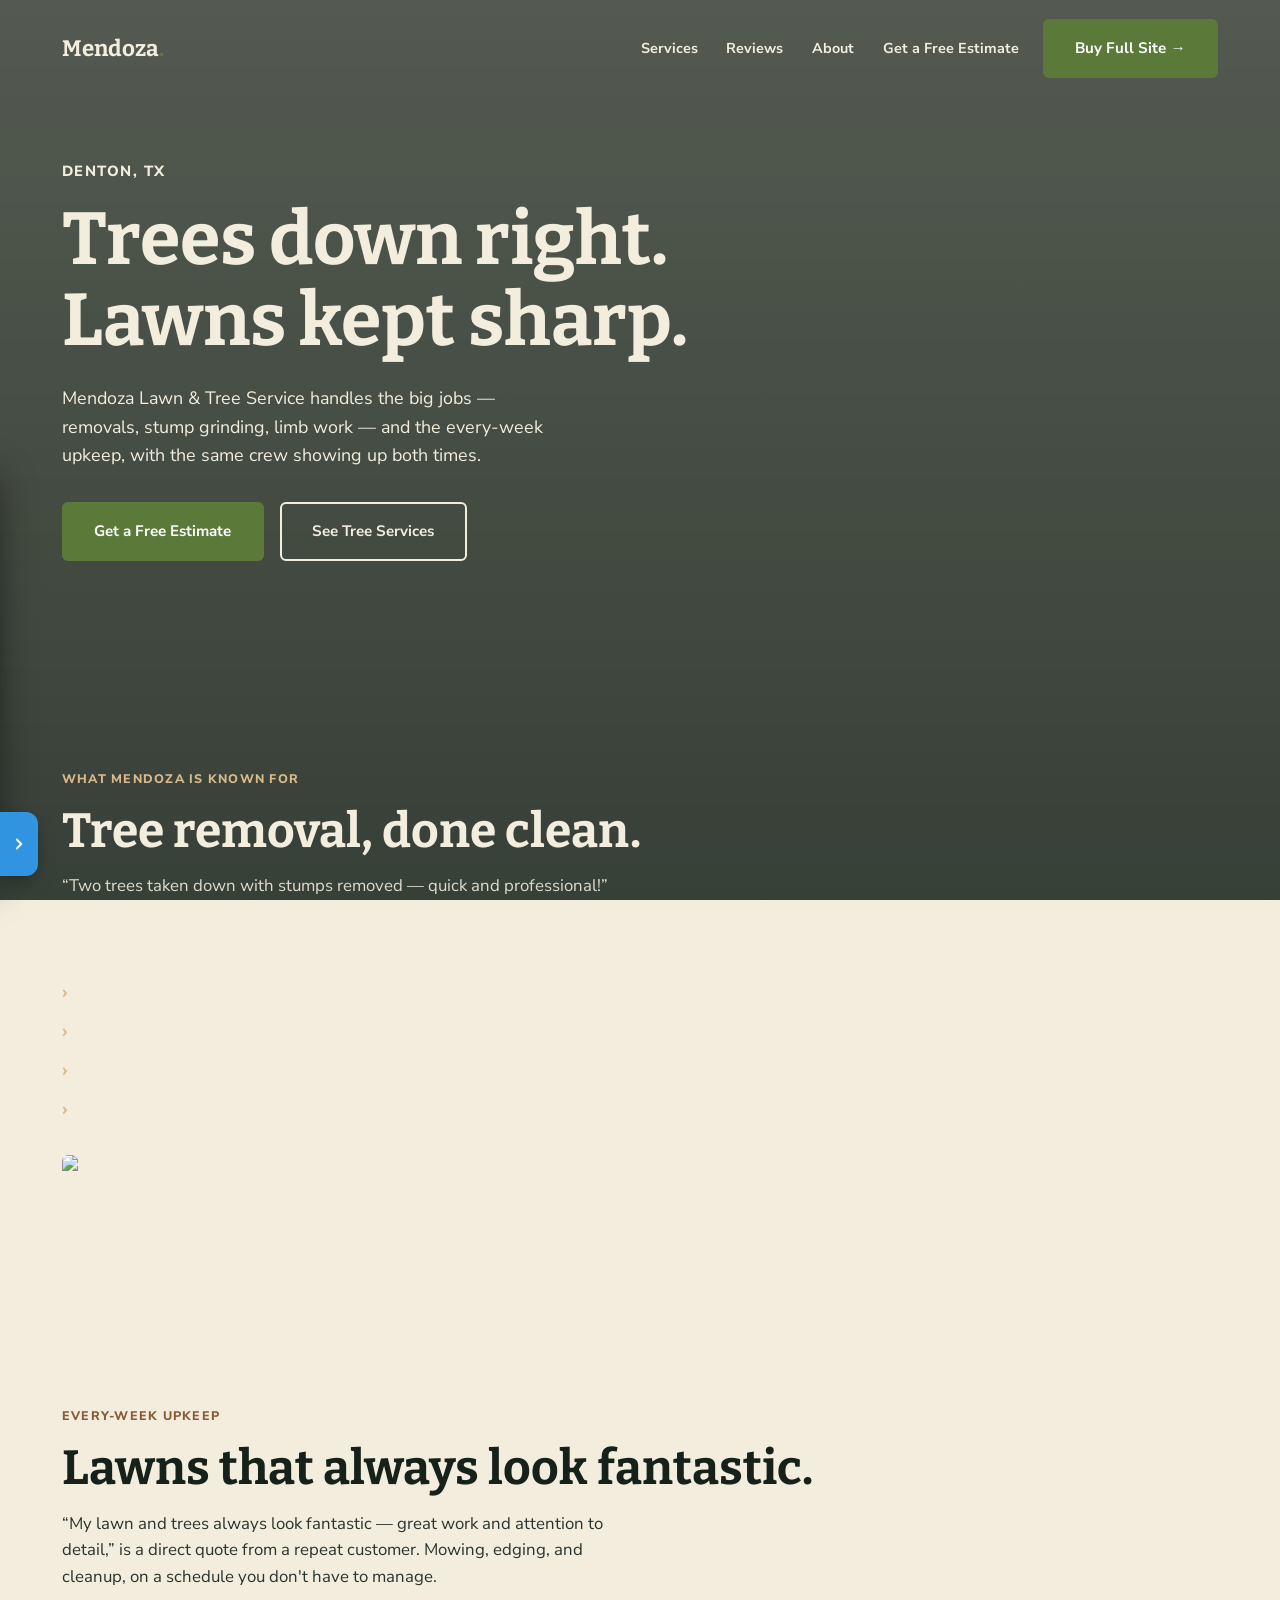
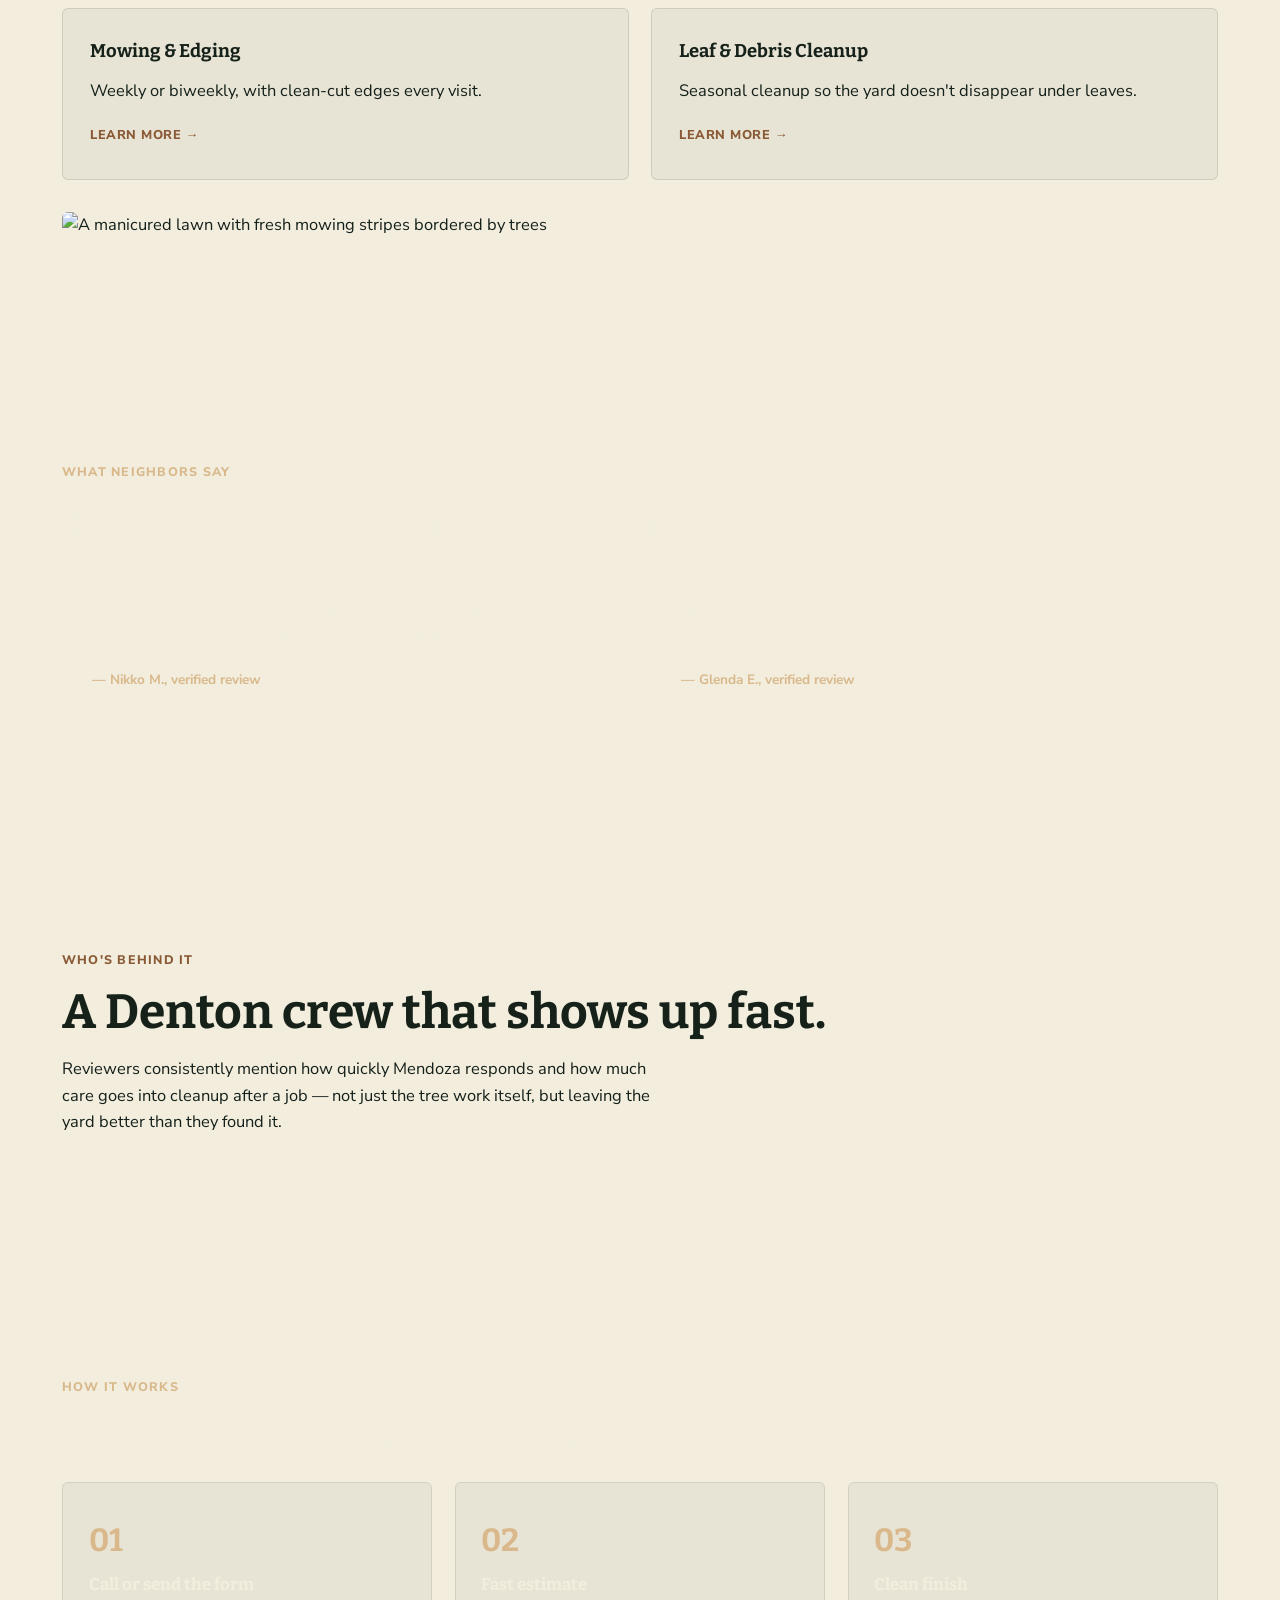
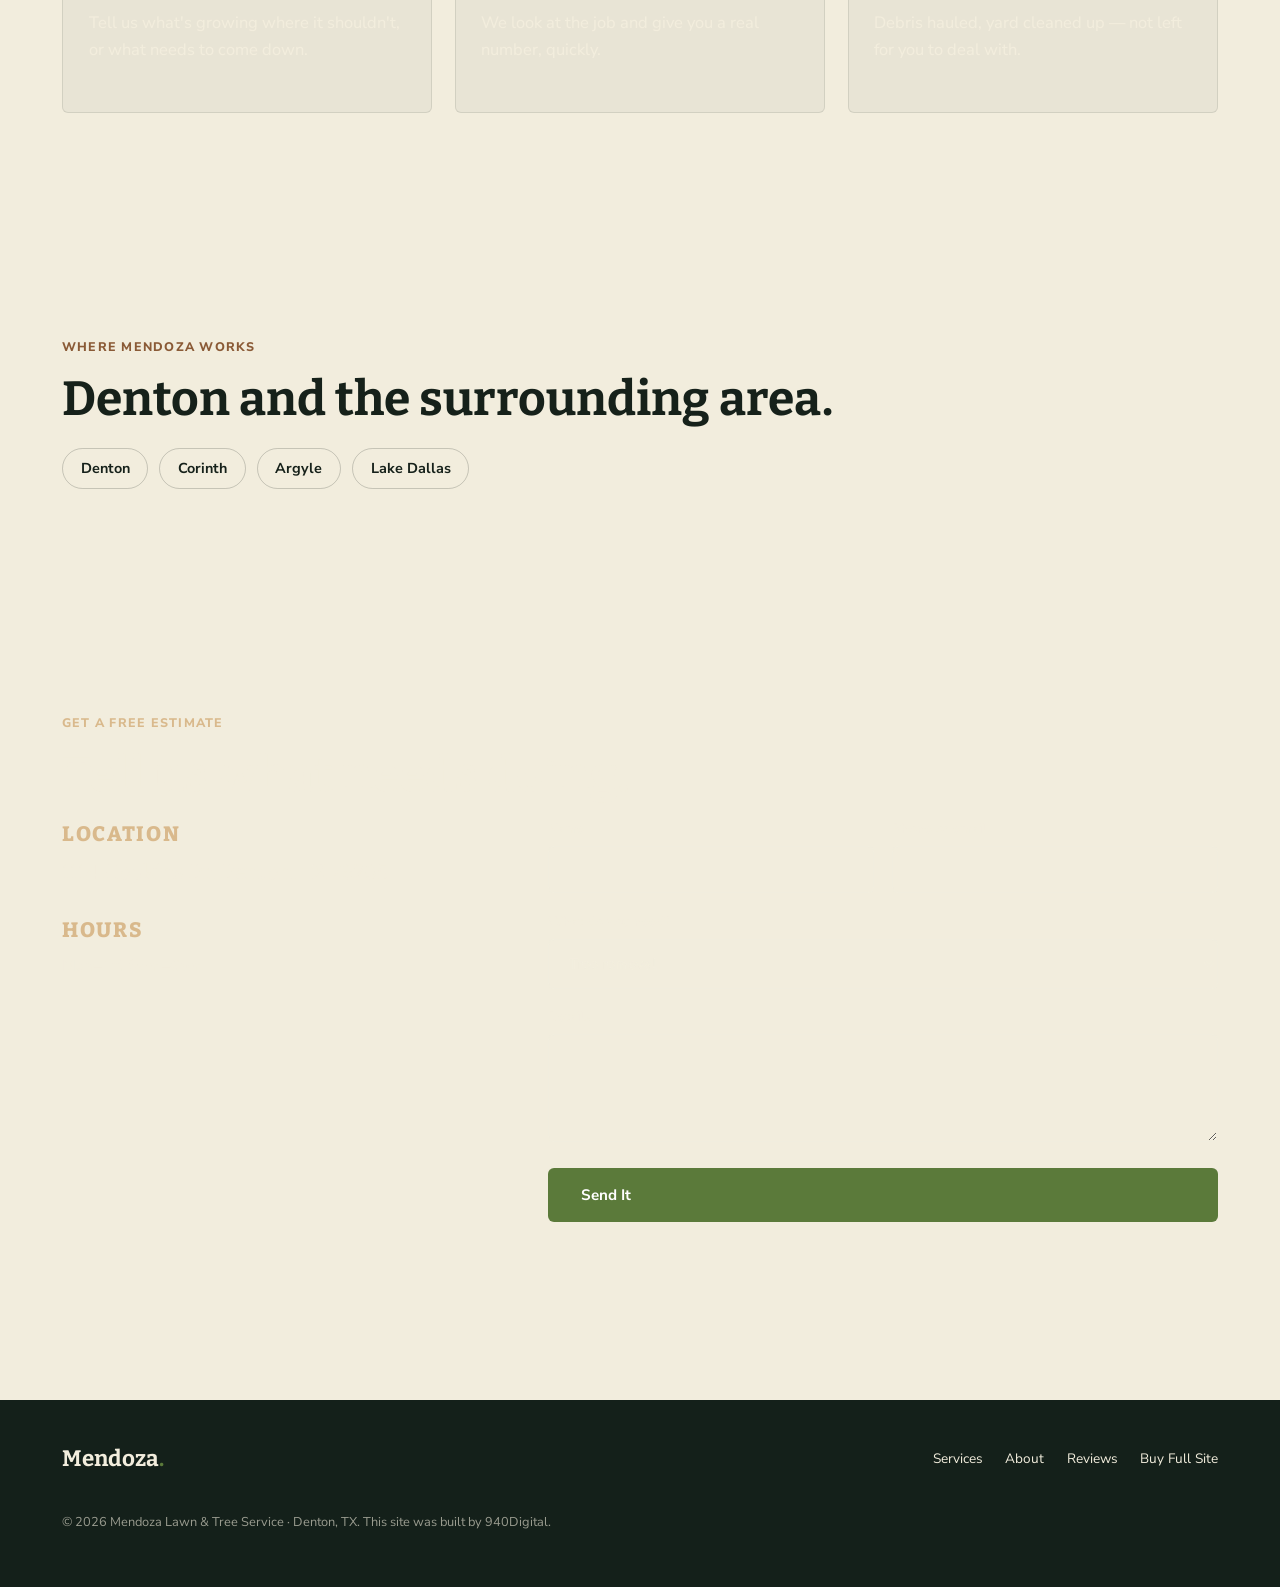
==== commit bf4733a0: "Add dedicated About, Reviews, and Contact pages Split the homepage's About/Reviews/Contact anchor se" ====
--- a/index.html
+++ b/index.html
@@ -23,9 +23,9 @@
     <a href="index.html" class="logo">Mendoza<span>.</span></a>
     <nav class="main-nav" aria-label="Primary">
       <a href="services.html">Services</a>
-      <a href="#reviews">Reviews</a>
-      <a href="#about">About</a>
-      <a href="#contact">Get a Free Estimate</a>
+      <a href="reviews.html">Reviews</a>
+      <a href="about.html">About</a>
+      <a href="contact.html">Get a Free Estimate</a>
     </nav>
     <div class="nav-cta">
       <a href="buy.html" class="btn btn--primary nav-full-site">Buy Full Site →</a>
@@ -37,9 +37,9 @@
 <div class="mobile-nav" id="mobileNav">
   <button class="mobile-nav__close" id="navClose" aria-label="Close menu">Close</button>
   <a href="services.html">Services</a>
-  <a href="#reviews">Reviews</a>
-  <a href="#about">About</a>
-  <a href="#contact">Get a Free Estimate</a>
+  <a href="reviews.html">Reviews</a>
+  <a href="about.html">About</a>
+  <a href="contact.html">Get a Free Estimate</a>
   <a href="buy.html">Buy Full Site</a>
 </div>
 
@@ -51,7 +51,7 @@
     <h1>Trees down right. Lawns kept sharp.</h1>
     <p class="hero__dek">Mendoza Lawn &amp; Tree Service handles the big jobs — removals, stump grinding, limb work — and the every-week upkeep, with the same crew showing up both times.</p>
     <div class="hero__actions">
-      <a href="#contact" class="btn btn--primary">Get a Free Estimate</a>
+      <a href="contact.html" class="btn btn--primary">Get a Free Estimate</a>
       <a href="#trees" class="btn btn--ghost">See Tree Services</a>
     </div>
   </section>
@@ -221,6 +221,8 @@
     <a href="index.html" class="logo" style="color:var(--clearing);">Mendoza<span>.</span></a>
     <ul class="footer-links">
       <li><a href="services.html">Services</a></li>
+      <li><a href="about.html">About</a></li>
+      <li><a href="reviews.html">Reviews</a></li>
       <li><a href="buy.html">Buy Full Site</a></li>
     </ul>
     <p class="footer-fine">&copy; 2026 Mendoza Lawn &amp; Tree Service · Denton, TX. This site was built by 940Digital.</p>
